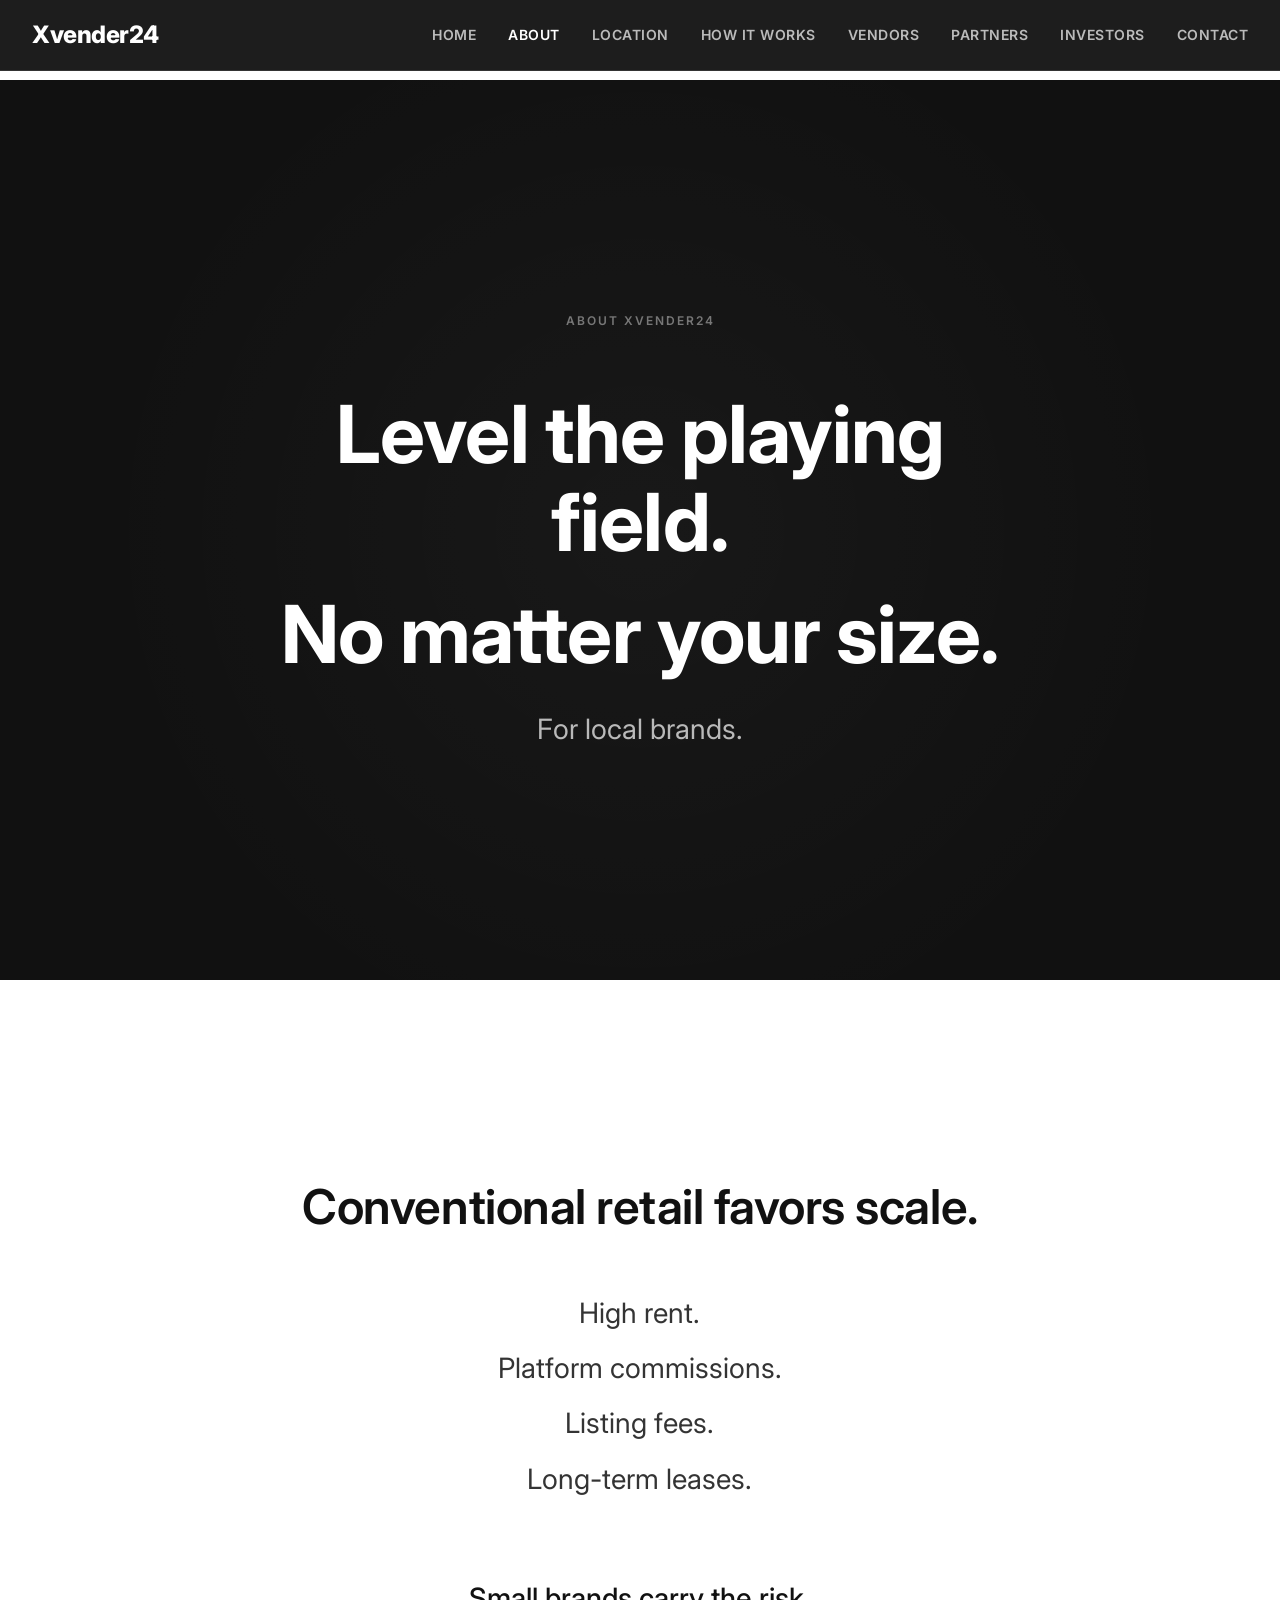
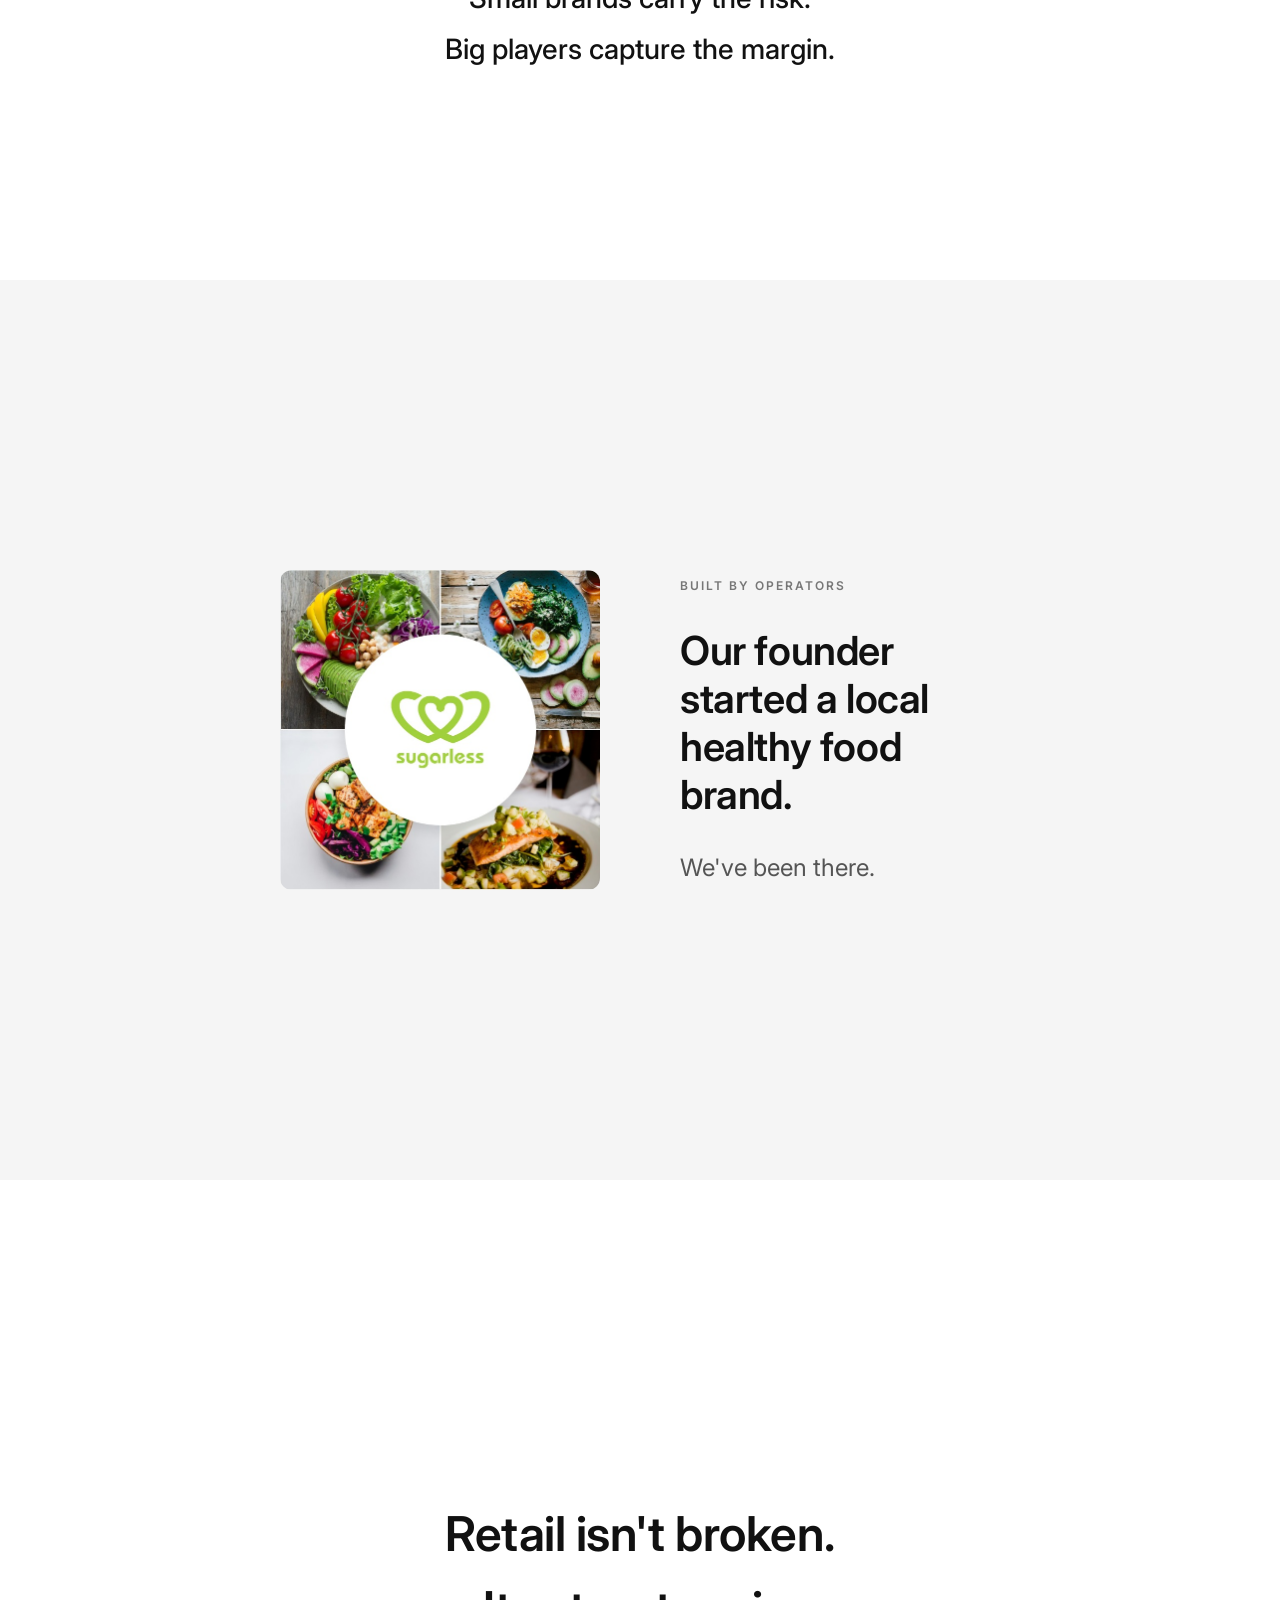
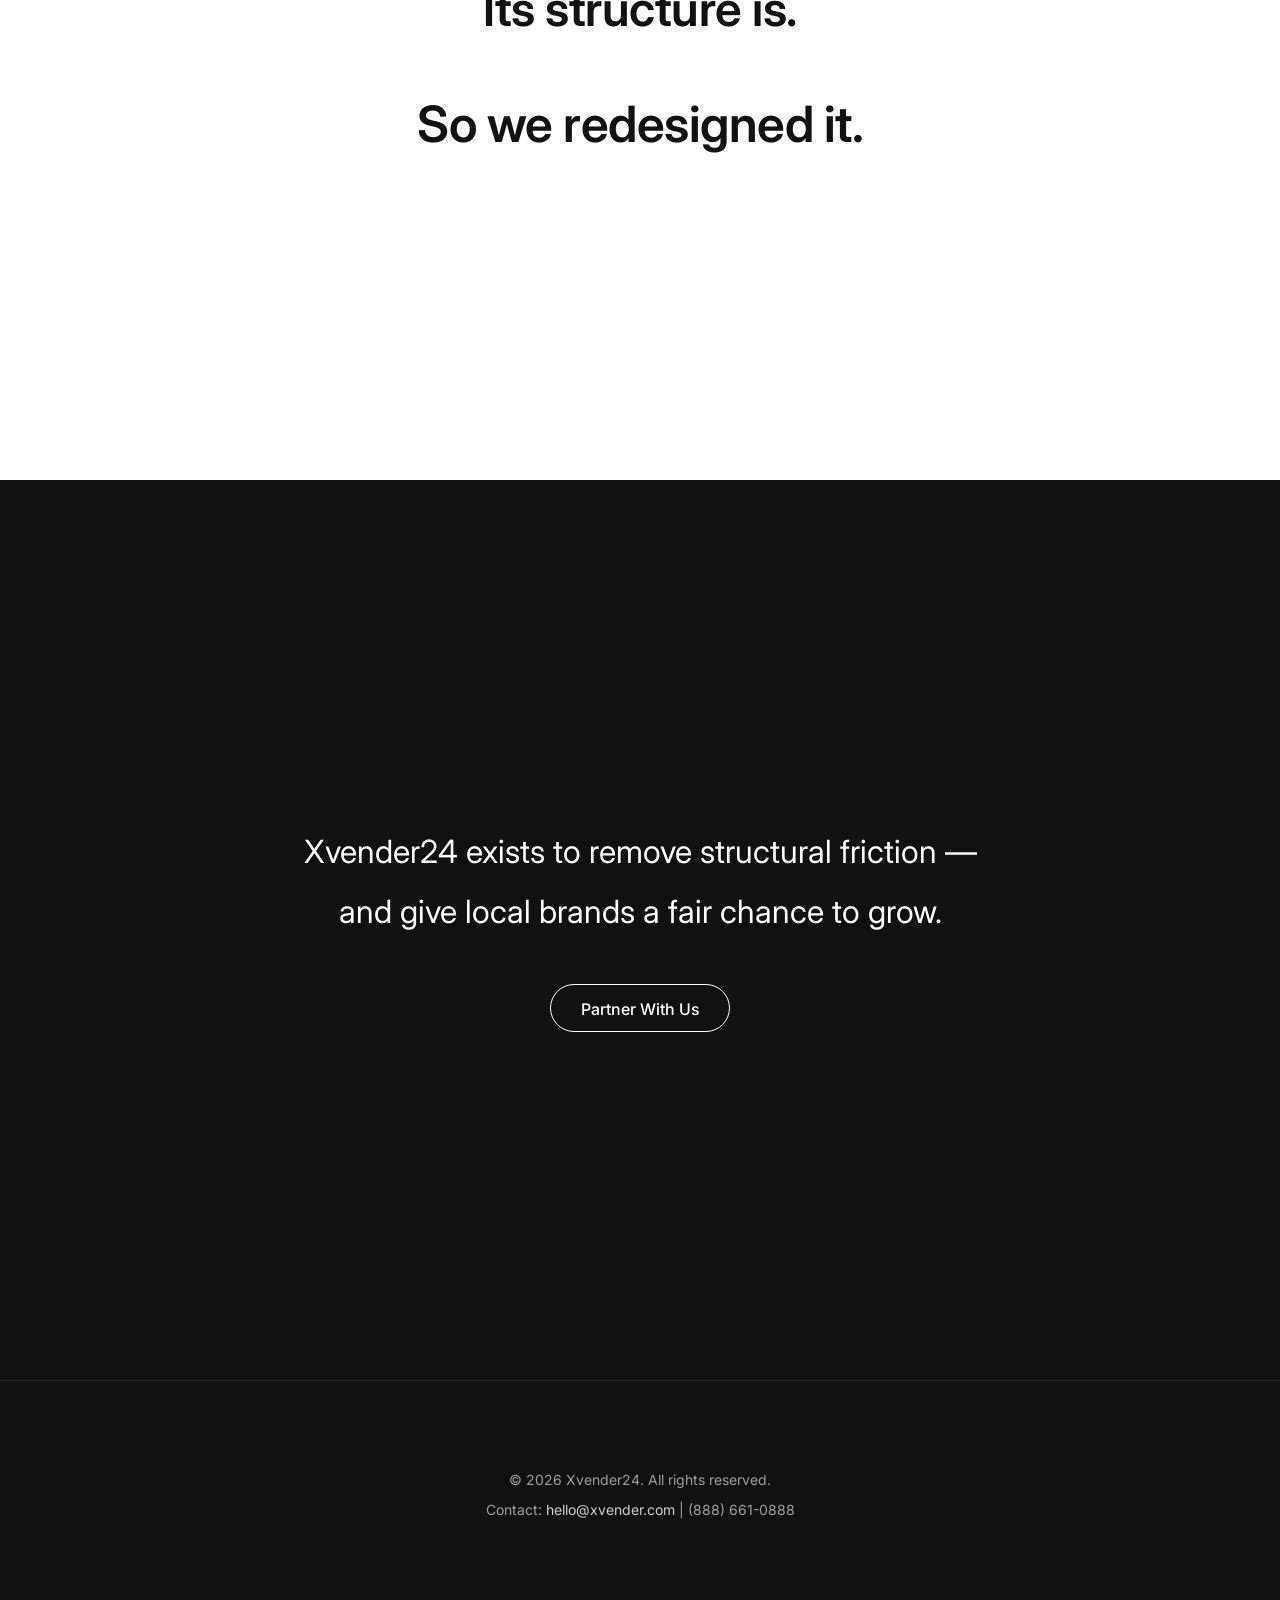
==== about.html @ c65c221c "🚀 Initial launch: Xvender24 static site - 7 pages: Home, About, Contact, How It Works, Investors, Pa" ====
<!DOCTYPE html>
<html lang="en">
<head>
    <meta charset="UTF-8">
    <meta name="viewport" content="width=device-width, initial-scale=1.0">
    <title>About - Xvender24</title>
    <link rel="stylesheet" href="css/style.css">
    <link rel="stylesheet" href="css/about.css">
    <link rel="preconnect" href="https://fonts.googleapis.com">
    <link rel="preconnect" href="https://fonts.gstatic.com" crossorigin>
    <link href="https://fonts.googleapis.com/css2?family=Inter:wght@400;500;600;700;800&display=swap" rel="stylesheet">
</head>
<body class="about-body">

    <!-- Navigation -->
    <nav class="nav about-nav">
        <div class="nav-container">
            <div class="logo"><a href="index.html">Xvender24</a></div>
            <ul class="nav-menu">
                <li><a href="index.html">Home</a></li>
                <li><a href="about.html" class="active">About</a></li>
                <li><a href="location.html">Location</a></li>
                <li><a href="how-it-works.html">How it Works</a></li>
                <li><a href="vendors.html">Vendors</a></li>
                <li><a href="partners.html">Partners</a></li>
                <li><a href="investors.html">Investors</a></li>
                <li><a href="contact.html">Contact</a></li>
            </ul>
        </div>
    </nav>

    <!-- Main Content -->
    <main class="about-main">
        
        <!-- SECTION 1: HERO -->
        <section class="section section-hero">
            <div class="container">
                <div class="hero-content">
                    <p class="hero-label fade-reveal" data-delay="0">ABOUT XVENDER24</p>
                    <h1 class="hero-statement">
                        <span class="hero-line fade-reveal" data-delay="100">Level the playing field.</span>
                        <span class="hero-line fade-reveal" data-delay="400">No matter your size.</span>
                    </h1>
                    <p class="hero-subline fade-reveal" data-delay="700">For local brands.</p>
                </div>
            </div>
            <div class="hero-background"></div>
        </section>

        <!-- SECTION 2: THE PROBLEM -->
        <section class="section section-problem">
            <div class="container">
                <h2 class="section-headline scroll-reveal">Conventional retail favors scale.</h2>
                
                <div class="problem-list">
                    <p class="problem-item scroll-reveal" data-delay="0">High rent.</p>
                    <p class="problem-item scroll-reveal" data-delay="150">Platform commissions.</p>
                    <p class="problem-item scroll-reveal" data-delay="300">Listing fees.</p>
                    <p class="problem-item scroll-reveal" data-delay="450">Long-term leases.</p>
                </div>
                
                <div class="problem-conclusion">
                    <p class="conclusion-line scroll-reveal" data-delay="0">Small brands carry the risk.</p>
                    <p class="conclusion-line scroll-reveal" data-delay="150">Big players capture the margin.</p>
                </div>
            </div>
        </section>

        <!-- SECTION 3: BUILT BY OPERATORS -->
        <section class="section section-operators">
            <div class="container">
                <div class="operators-grid">
                    <div class="operators-image scroll-reveal" data-delay="0">
                        <div class="image-placeholder">
                            <!-- Sugarless - founder's healthy food brand -->
                            <img src="images/sugarless-brand.jpg" alt="Sugarless - Our founder's healthy food brand">
                        </div>
                    </div>
                    <div class="operators-text">
                        <p class="operators-label scroll-reveal" data-delay="200">BUILT BY OPERATORS</p>
                        <h2 class="operators-headline scroll-reveal" data-delay="350">Our founder started a local healthy food brand.</h2>
                        <p class="operators-subline scroll-reveal" data-delay="500">We've been there.</p>
                    </div>
                </div>
            </div>
        </section>

        <!-- SECTION 4: BELIEF -->
        <section class="section section-belief">
            <div class="container">
                <div class="belief-content">
                    <p class="belief-line scroll-reveal" data-delay="0">Retail isn't broken.</p>
                    <p class="belief-line scroll-reveal" data-delay="200">Its structure is.</p>
                    <div class="belief-spacer"></div>
                    <p class="belief-final scroll-reveal scale-reveal" data-delay="600">So we redesigned it.</p>
                </div>
            </div>
        </section>

        <!-- SECTION 5: CLOSING -->
        <section class="section section-closing">
            <div class="container">
                <div class="closing-content">
                    <p class="closing-statement">
                        <span class="closing-line scroll-reveal" data-delay="0">Xvender24 exists to remove structural friction —</span>
                        <span class="closing-line scroll-reveal" data-delay="200">and give local brands a fair chance to grow.</span>
                    </p>
                    <div class="closing-cta scroll-reveal" data-delay="400">
                        <a href="contact.html?intent=partner" class="closing-btn">Partner With Us</a>
                    </div>
                </div>
            </div>
        </section>

    </main>

    <!-- Footer -->
    <footer class="footer about-footer">
        <div class="footer-content">
            <p>&copy; 2026 Xvender24. All rights reserved.</p>
            <p>Contact: <a href="mailto:hello@xvender.com">hello@xvender.com</a> | (888) 661-0888</p>
        </div>
    </footer>

    <script src="js/about.js"></script>
</body>
</html>
---- css/style.css ----
/* ===================================
   XVENDER24 - TESLA MINIMAL STYLE
   Style: Strategic Infrastructure
   =================================== */

/* ===== GLOBAL RESET & VARIABLES ===== */
* {
    margin: 0;
    padding: 0;
    box-sizing: border-box;
}

:root {
    /* Colors */
    --primary-bg: #0a0a0a;
    --secondary-bg: #111111;
    --accent-blue: #00d4ff;
    --accent-glow: rgba(0, 212, 255, 0.3);
    --text-primary: #ffffff;
    --text-secondary: #b0b0b0;
    --cost-grey: #505050;
    
    /* Typography */
    --font-main: 'Inter', -apple-system, BlinkMacSystemFont, sans-serif;
    --weight-regular: 400;
    --weight-semibold: 600;
    --weight-bold: 700;
    --weight-extra-bold: 800;
    
    /* Spacing */
    --spacing-xs: 8px;
    --spacing-sm: 16px;
    --spacing-md: 32px;
    --spacing-lg: 64px;
    --spacing-xl: 128px;
    
    /* Animation */
    --transition-smooth: 0.6s cubic-bezier(0.4, 0, 0.2, 1);
    --transition-fast: 0.3s ease;
}

/* ===== BASE STYLES ===== */
body {
    font-family: var(--font-main);
    background-color: var(--primary-bg);
    color: var(--text-primary);
    line-height: 1.6;
    overflow-x: hidden;
    -webkit-font-smoothing: antialiased;
    -moz-osx-font-smoothing: grayscale;
}

html {
    scroll-behavior: smooth;
}

/* ===== NAVIGATION ===== */
.nav {
    position: fixed;
    top: 0;
    left: 0;
    width: 100%;
    background: rgba(10, 10, 10, 0.95);
    backdrop-filter: blur(10px);
    z-index: 1000;
    border-bottom: 1px solid rgba(255, 255, 255, 0.05);
}

.nav-container {
    max-width: 1400px;
    margin: 0 auto;
    padding: var(--spacing-sm) var(--spacing-md);
    display: flex;
    justify-content: space-between;
    align-items: center;
}

.logo {
    font-size: 24px;
    font-weight: var(--weight-extra-bold);
    letter-spacing: -0.5px;
    color: var(--accent-blue);
}

.logo a {
    text-decoration: none;
    color: inherit;
}

.nav-menu {
    list-style: none;
    display: flex;
    gap: var(--spacing-md);
}

.nav-menu a {
    text-decoration: none;
    color: var(--text-secondary);
    font-size: 14px;
    font-weight: var(--weight-semibold);
    text-transform: uppercase;
    letter-spacing: 0.5px;
    transition: color var(--transition-fast);
}

.nav-menu a:hover {
    color: var(--accent-blue);
}

/* ===== MAIN CONTENT ===== */
.main-content {
    margin-top: 80px;
}

/* ===== SCREEN SECTIONS ===== */
.screen {
    min-height: 100vh;
    display: flex;
    align-items: center;
    justify-content: center;
    position: relative;
    padding: var(--spacing-xl) var(--spacing-md);
    overflow: hidden;
}

.screen-content {
    max-width: 1200px;
    margin: 0 auto;
    text-align: center;
    z-index: 10;
    position: relative;
}

/* ===== TYPOGRAPHY ===== */
.headline {
    font-size: clamp(48px, 8vw, 96px);
    font-weight: var(--weight-extra-bold);
    line-height: 1.1;
    letter-spacing: -2px;
    margin-bottom: var(--spacing-md);
    max-width: 4ch;
    margin-left: auto;
    margin-right: auto;
}

.subtitle {
    font-size: clamp(18px, 3vw, 28px);
    font-weight: var(--weight-semibold);
    color: var(--text-secondary);
    line-height: 1.4;
    letter-spacing: 0.5px;
}

.tagline {
    font-size: clamp(20px, 3.5vw, 32px);
    font-weight: var(--weight-bold);
    color: var(--accent-blue);
    margin: var(--spacing-md) 0;
}

.final-line {
    font-size: clamp(56px, 10vw, 112px);
    font-weight: var(--weight-extra-bold);
    letter-spacing: -3px;
    margin: var(--spacing-lg) 0;
}

.conclusion {
    font-size: clamp(24px, 4vw, 40px);
    font-weight: var(--weight-bold);
    margin-top: var(--spacing-lg);
    color: var(--accent-blue);
}

/* ===== ANIMATIONS ===== */
.fade-in-up {
    opacity: 0;
    transform: translateY(40px);
    transition: opacity var(--transition-smooth), 
                transform var(--transition-smooth);
}

.fade-in-up.visible {
    opacity: 1;
    transform: translateY(0);
}

.fade-in-scale {
    opacity: 0;
    transform: scale(0.95);
    transition: opacity var(--transition-smooth), 
                transform var(--transition-smooth);
}

.fade-in-scale.visible {
    opacity: 1;
    transform: scale(1);
}

.fade-in-seq {
    opacity: 0;
    transform: translateY(20px);
    transition: opacity var(--transition-smooth), 
                transform var(--transition-smooth);
}

.fade-in-seq.visible {
    opacity: 1;
    transform: translateY(0);
}

.delay-1 { transition-delay: 0.8s; }
.delay-2 { transition-delay: 1.6s; }
.delay-3 { transition-delay: 2.4s; }
.delay-4 { transition-delay: 3.2s; }

/* ===== SCREEN 1: CITY CANVAS ===== */
.city-canvas {
    position: absolute;
    top: 0;
    left: 0;
    width: 100%;
    height: 100%;
    z-index: 1;
}

/* ===== SCREEN 2: STOREFRONT & COST LAYERS ===== */
.screen-2 {
    background: linear-gradient(to bottom, var(--primary-bg), #050505);
}

.cost-layers {
    margin: var(--spacing-lg) 0;
}

.cost-item {
    font-size: clamp(32px, 5vw, 56px);
    font-weight: var(--weight-bold);
    color: var(--cost-grey);
    margin: var(--spacing-sm) 0;
}

.storefront-silhouette {
    position: absolute;
    right: 10%;
    top: 50%;
    transform: translateY(-50%);
    width: 300px;
    height: 400px;
    opacity: 0.2;
}

.cost-tag {
    position: relative;
    width: 100%;
    padding: var(--spacing-sm);
    margin: var(--spacing-xs) 0;
    background: rgba(255, 255, 255, 0.05);
    border-left: 3px solid var(--accent-blue);
    font-size: 14px;
    font-weight: var(--weight-semibold);
    text-transform: uppercase;
    letter-spacing: 1px;
}

.cost-tag::before {
    content: attr(data-label);
}

/* ===== SCREEN 3: COST BAR ===== */
.cost-bar-container {
    position: relative;
    width: 100%;
    max-width: 600px;
    margin: var(--spacing-xl) auto;
}

.cost-bar {
    position: relative;
    width: 100%;
    height: 600px;
    background: rgba(255, 255, 255, 0.05);
    border-radius: 8px;
    overflow: hidden;
    display: flex;
    flex-direction: column;
}

.cost-segment {
    position: relative;
    width: 100%;
    transition: all var(--transition-smooth);
    display: flex;
    align-items: center;
    justify-content: center;
    color: var(--text-primary);
    font-weight: var(--weight-bold);
    font-size: 18px;
}

.cost-segment::before {
    content: attr(data-label);
}

.cost-segment.delivery {
    height: 30%;
    background: linear-gradient(135deg, #ff6b6b, #ff4757);
}

.cost-segment.retail {
    height: 25%;
    background: linear-gradient(135deg, #ffa502, #ff7f00);
}

.cost-segment.labor {
    height: 45%;
    background: linear-gradient(135deg, #5f27cd, #341f97);
}

.cost-segment.dissolve {
    opacity: 0;
    transform: translateY(-100px);
}

.cost-label-start,
.cost-label-end {
    position: absolute;
    left: -60px;
    font-size: 32px;
    font-weight: var(--weight-extra-bold);
    color: var(--accent-blue);
}

.cost-label-start {
    top: 0;
}

.cost-label-end {
    bottom: 0;
    opacity: 0;
    transition: opacity var(--transition-smooth);
}

.cost-label-end.visible {
    opacity: 1;
}

/* ===== SCREEN 4: NETWORK CANVAS ===== */
.network-canvas {
    position: absolute;
    top: 0;
    left: 0;
    width: 100%;
    height: 100%;
    z-index: 1;
}

/* ===== SCREEN 5: SPLIT EFFECT & CTA ===== */
.split-effect {
    position: absolute;
    top: 0;
    left: 0;
    width: 100%;
    height: 100%;
    display: flex;
}

.split-left,
.split-right {
    width: 50%;
    height: 100%;
}

.split-left {
    background: radial-gradient(circle at center, rgba(0, 212, 255, 0.1), transparent);
}

.split-right {
    background: radial-gradient(circle at center, rgba(255, 255, 255, 0.05), transparent);
}

/* ===== CTA BUTTONS ===== */
.cta-buttons {
    display: flex;
    gap: var(--spacing-md);
    justify-content: center;
    margin-top: var(--spacing-lg);
}

.btn {
    display: inline-block;
    padding: 18px 48px;
    font-size: 16px;
    font-weight: var(--weight-bold);
    text-transform: uppercase;
    letter-spacing: 1px;
    text-decoration: none;
    border-radius: 4px;
    transition: all var(--transition-fast);
    cursor: pointer;
}

.btn-primary {
    background: var(--accent-blue);
    color: var(--primary-bg);
    box-shadow: 0 0 20px var(--accent-glow);
}

.btn-primary:hover {
    background: #00b8e6;
    box-shadow: 0 0 40px var(--accent-glow);
    transform: translateY(-2px);
}

.btn-secondary {
    background: transparent;
    color: var(--text-primary);
    border: 2px solid var(--accent-blue);
}

.btn-secondary:hover {
    background: var(--accent-blue);
    color: var(--primary-bg);
    transform: translateY(-2px);
}

/* ===== FOOTER ===== */
.footer {
    background: var(--secondary-bg);
    padding: var(--spacing-lg) var(--spacing-md);
    text-align: center;
    border-top: 1px solid rgba(255, 255, 255, 0.05);
}

.footer-content {
    max-width: 1200px;
    margin: 0 auto;
}

.footer p {
    color: var(--text-secondary);
    font-size: 14px;
    margin: var(--spacing-xs) 0;
}

.footer a {
    color: var(--accent-blue);
    text-decoration: none;
    transition: color var(--transition-fast);
}

.footer a:hover {
    color: var(--text-primary);
}

/* ===== RESPONSIVE ===== */
@media (max-width: 768px) {
    .nav-menu {
        display: none; /* Simplified for mobile - could add hamburger menu */
    }
    
    .headline {
        font-size: 48px;
        max-width: none;
    }
    
    .subtitle {
        font-size: 20px;
    }
    
    .cta-buttons {
        flex-direction: column;
        align-items: stretch;
    }
    
    .btn {
        width: 100%;
    }
    
    .cost-bar {
        height: 400px;
    }
    
    .split-effect {
        flex-direction: column;
    }
    
    .split-left,
    .split-right {
        width: 100%;
        height: 50%;
    }
    
    .storefront-silhouette {
        display: none;
    }
}
---- css/about.css ----
/* ===================================
   ABOUT PAGE - TESLA MINIMAL
   Infrastructure-first. Operator-led.
   =================================== */

/* ===== BODY OVERRIDE ===== */
.about-body {
    background: #FFFFFF;
    color: #111111;
}

/* ===== NAVIGATION (ADAPTIVE) ===== */
.about-nav {
    background: rgba(17, 17, 17, 0.95);
    backdrop-filter: blur(10px);
    border-bottom: 1px solid rgba(255, 255, 255, 0.1);
}

.about-nav .logo a {
    color: #FFFFFF;
}

.about-nav .nav-menu a {
    color: rgba(255, 255, 255, 0.7);
}

.about-nav .nav-menu a:hover,
.about-nav .nav-menu a.active {
    color: #FFFFFF;
}

/* ===== MAIN CONTAINER ===== */
.about-main {
    margin-top: 80px;
}

/* ===== CONTAINER SYSTEM ===== */
.container {
    max-width: 960px;
    margin: 0 auto;
    padding: 0 120px;
}

@media (max-width: 1024px) {
    .container {
        padding: 0 60px;
    }
}

@media (max-width: 768px) {
    .container {
        padding: 0 24px;
    }
}

/* ===== SECTIONS (100vh) ===== */
.section {
    min-height: 100vh;
    display: flex;
    align-items: center;
    justify-content: center;
    position: relative;
}

@media (max-width: 768px) {
    .section {
        min-height: auto;
        padding: 100px 0;
    }
}

/* ===== SECTION 1: HERO ===== */
.section-hero {
    background: #111111;
    color: #FFFFFF;
    text-align: center;
    overflow: hidden;
}

.hero-background {
    position: absolute;
    top: 0;
    left: 0;
    width: 100%;
    height: 100%;
    background: radial-gradient(circle at 50% 50%, rgba(255, 255, 255, 0.03) 0%, transparent 70%);
    animation: slowZoom 20s ease-in-out infinite alternate;
    z-index: 1;
}

@keyframes slowZoom {
    0% {
        transform: scale(1);
    }
    100% {
        transform: scale(1.01);
    }
}

.hero-content {
    position: relative;
    z-index: 2;
}

.hero-label {
    font-size: 12px;
    font-weight: 600;
    text-transform: uppercase;
    letter-spacing: 2px;
    color: #777777;
    margin-bottom: 60px;
}

.hero-statement {
    font-size: clamp(48px, 7vw, 80px);
    font-weight: 700;
    line-height: 1.1;
    letter-spacing: -0.01em;
    color: #FFFFFF;
    margin-bottom: 32px;
}

.hero-line {
    display: block;
    margin-bottom: 24px;
}

.hero-subline {
    font-size: clamp(20px, 2.5vw, 28px);
    font-weight: 400;
    line-height: 1.4;
    color: rgba(255, 255, 255, 0.7);
}

/* ===== SECTION 2: THE PROBLEM ===== */
.section-problem {
    background: #FFFFFF;
    color: #111111;
    text-align: center;
}

.section-headline {
    font-size: clamp(36px, 5vw, 48px);
    font-weight: 600;
    line-height: 1.15;
    letter-spacing: -0.01em;
    color: #111111;
    margin-bottom: 60px;
}

.problem-list {
    margin-bottom: 60px;
}

.problem-item {
    font-size: clamp(20px, 2.5vw, 28px);
    font-weight: 400;
    line-height: 1.4;
    color: #111111;
    margin-bottom: 16px;
    opacity: 0.85;
}

.problem-conclusion {
    margin-top: 80px;
}

.conclusion-line {
    font-size: clamp(20px, 2.5vw, 28px);
    font-weight: 500;
    line-height: 1.4;
    color: #111111;
    margin-bottom: 12px;
}

/* ===== SECTION 3: BUILT BY OPERATORS ===== */
.section-operators {
    background: #F5F5F5;
    color: #111111;
}

.operators-grid {
    display: grid;
    grid-template-columns: 1fr 1fr;
    gap: 80px;
    align-items: center;
}

@media (max-width: 768px) {
    .operators-grid {
        grid-template-columns: 1fr;
        gap: 48px;
        text-align: center;
    }
}

.operators-image {
    position: relative;
}

.image-placeholder {
    width: 100%;
    aspect-ratio: 1 / 1;
    background: #FFFFFF;
    border-radius: 12px;
    overflow: hidden;
    position: relative;
    display: flex;
    align-items: center;
    justify-content: center;
}

.image-placeholder img {
    width: 100%;
    height: 100%;
    object-fit: cover;
    filter: none;
    display: block;
}

.operators-text {
    display: flex;
    flex-direction: column;
    gap: 16px;
}

.operators-label {
    font-size: 12px;
    font-weight: 600;
    text-transform: uppercase;
    letter-spacing: 2px;
    color: #777777;
}

.operators-headline {
    font-size: clamp(28px, 4vw, 40px);
    font-weight: 600;
    line-height: 1.2;
    letter-spacing: -0.01em;
    color: #111111;
    margin-top: 16px;
}

.operators-subline {
    font-size: clamp(18px, 2vw, 24px);
    font-weight: 400;
    line-height: 1.4;
    color: #555555;
    margin-top: 16px;
}

/* ===== SECTION 4: BELIEF ===== */
.section-belief {
    background: #FFFFFF;
    color: #111111;
    text-align: center;
}

.belief-content {
    max-width: 800px;
    margin: 0 auto;
}

.belief-line {
    font-size: clamp(36px, 5vw, 48px);
    font-weight: 600;
    line-height: 1.15;
    letter-spacing: -0.01em;
    color: #111111;
    margin-bottom: 20px;
}

.belief-spacer {
    height: 40px;
}

.belief-final {
    font-size: clamp(38px, 5.2vw, 50px);
    font-weight: 600;
    line-height: 1.15;
    letter-spacing: -0.01em;
    color: #111111;
}

/* ===== SECTION 5: CLOSING ===== */
.section-closing {
    background: #111111;
    color: #FFFFFF;
    text-align: center;
}

.closing-content {
    max-width: 800px;
    margin: 0 auto;
}

.closing-statement {
    font-size: clamp(22px, 3vw, 32px);
    font-weight: 400;
    line-height: 1.5;
    color: #FFFFFF;
    margin-bottom: 48px;
}

.closing-line {
    display: block;
    margin-bottom: 12px;
}

.closing-cta {
    margin-top: 48px;
}

.closing-btn {
    display: inline-block;
    width: 180px;
    height: 48px;
    line-height: 48px;
    font-size: 16px;
    font-weight: 500;
    color: #FFFFFF;
    background: transparent;
    border: 1px solid #FFFFFF;
    border-radius: 999px;
    text-decoration: none;
    transition: all 0.2s ease;
}

.closing-btn:hover {
    background: #FFFFFF;
    color: #111111;
    transform: translateY(-2px);
}

/* ===== ANIMATIONS ===== */

/* Initial state for all reveal elements */
.fade-reveal,
.scroll-reveal,
.scale-reveal {
    opacity: 0;
    transform: translateY(20px);
}

.scale-reveal {
    transform: translateY(20px) scale(1.02);
}

/* Visible state */
.fade-reveal.visible,
.scroll-reveal.visible {
    opacity: 1;
    transform: translateY(0);
    transition: opacity 0.6s ease, transform 0.6s ease;
}

.scale-reveal.visible {
    opacity: 1;
    transform: translateY(0) scale(1);
    transition: opacity 0.6s ease, transform 0.6s cubic-bezier(0.22, 1, 0.36, 1);
}

/* Problem items reduced opacity after reveal */
.problem-item.visible {
    opacity: 0.85;
}

/* Delay system */
[data-delay="0"] { transition-delay: 0s; }
[data-delay="100"] { transition-delay: 0.1s; }
[data-delay="150"] { transition-delay: 0.15s; }
[data-delay="200"] { transition-delay: 0.2s; }
[data-delay="300"] { transition-delay: 0.3s; }
[data-delay="350"] { transition-delay: 0.35s; }
[data-delay="400"] { transition-delay: 0.4s; }
[data-delay="450"] { transition-delay: 0.45s; }
[data-delay="500"] { transition-delay: 0.5s; }
[data-delay="600"] { transition-delay: 0.6s; }
[data-delay="700"] { transition-delay: 0.7s; }

/* Operators image slide from left */
.operators-image.scroll-reveal {
    opacity: 0;
    transform: translateX(-20px);
}

.operators-image.scroll-reveal.visible {
    opacity: 1;
    transform: translateX(0);
    transition: opacity 0.8s cubic-bezier(0.22, 1, 0.36, 1), 
                transform 0.8s cubic-bezier(0.22, 1, 0.36, 1);
}

/* ===== FOOTER (DARK VERSION) ===== */
.about-footer {
    background: #111111;
    border-top: 1px solid rgba(255, 255, 255, 0.1);
    padding: 80px 48px;
}

.about-footer p {
    color: rgba(255, 255, 255, 0.6);
}

.about-footer a {
    color: rgba(255, 255, 255, 0.8);
}

.about-footer a:hover {
    color: #FFFFFF;
}

/* ===== RESPONSIVE ADJUSTMENTS ===== */
@media (max-width: 768px) {
    .hero-label {
        margin-bottom: 40px;
    }
    
    .section-headline {
        margin-bottom: 40px;
    }
    
    .problem-list {
        margin-bottom: 40px;
    }
    
    .problem-conclusion {
        margin-top: 60px;
    }
    
    .operators-grid {
        gap: 32px;
    }
    
    .belief-spacer {
        height: 32px;
    }
    
    .closing-statement {
        margin-bottom: 40px;
    }
    
    .closing-cta {
        margin-top: 40px;
    }
    
    .closing-btn {
        width: 100%;
    }
}

/* ===== REDUCED MOTION ===== */
@media (prefers-reduced-motion: reduce) {
    .fade-reveal,
    .scroll-reveal,
    .scale-reveal,
    .closing-btn,
    .hero-background {
        animation: none;
        transition: none;
        opacity: 1;
        transform: none;
    }
}
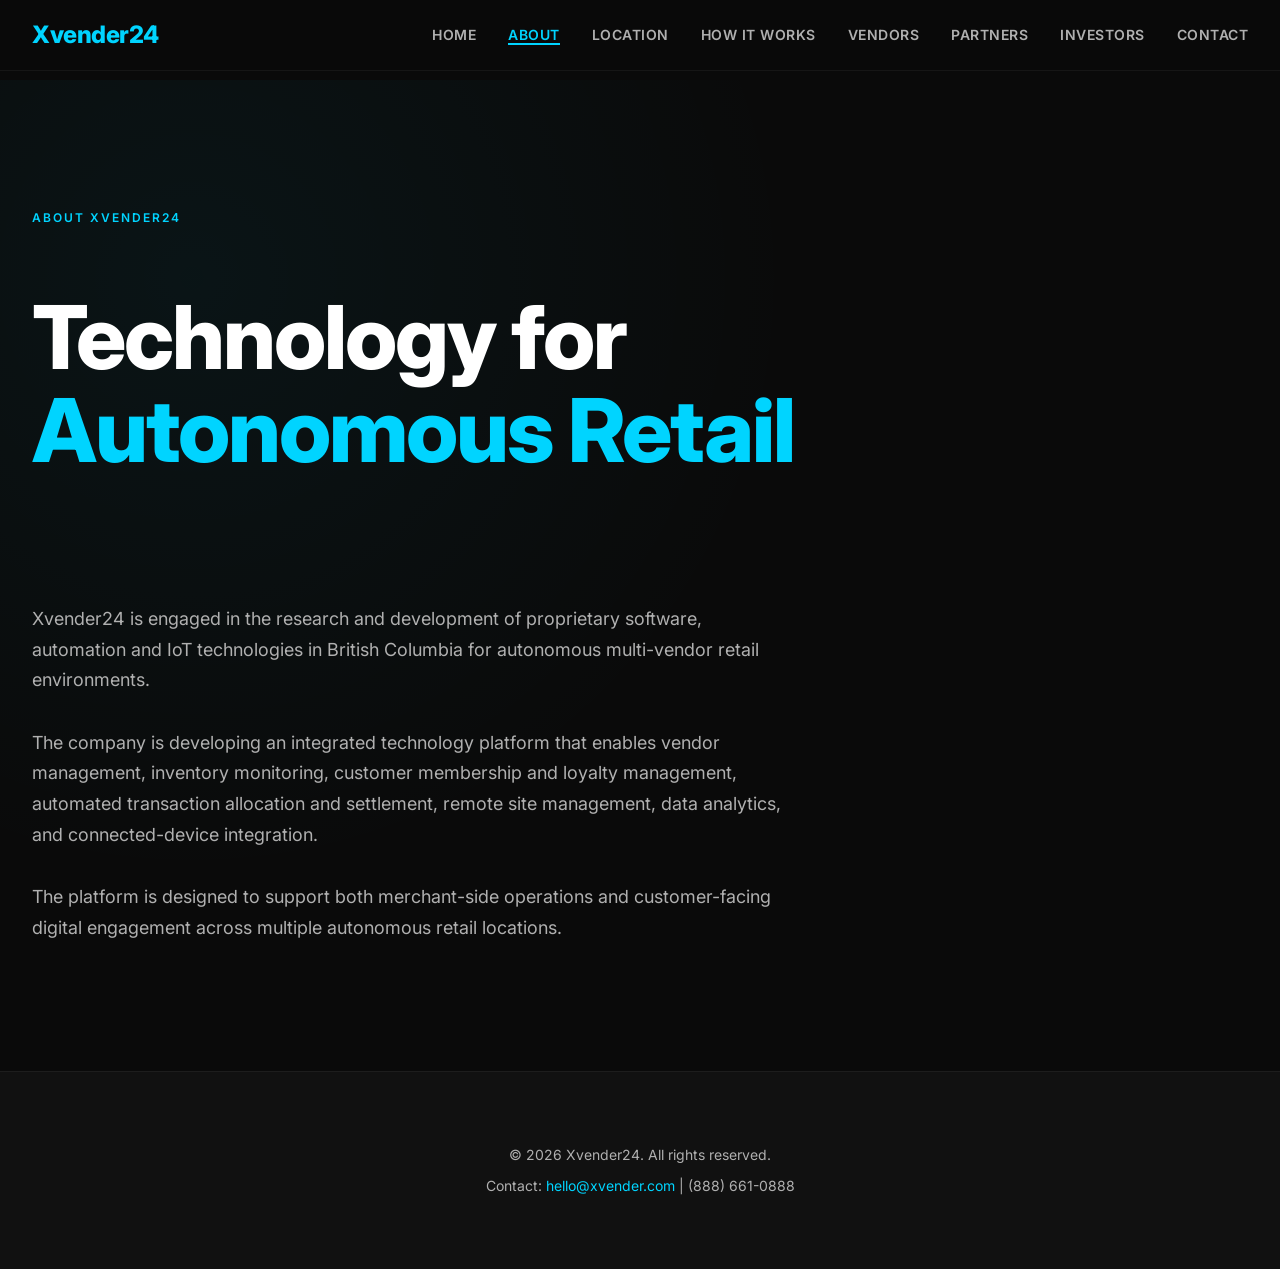
==== commit d7019c09: "Redesign About page: technical minimal positioning for autonomous retail technology" ====
--- a/about.html
+++ b/about.html
@@ -3,17 +3,18 @@
 <head>
     <meta charset="UTF-8">
     <meta name="viewport" content="width=device-width, initial-scale=1.0">
-    <title>About - Xvender24</title>
+    <title>About Xvender24 | Autonomous Retail Technology</title>
+    <meta name="description" content="Xvender24 develops proprietary software, automation and IoT technologies in British Columbia for autonomous multi-vendor retail environments.">
     <link rel="stylesheet" href="css/style.css">
     <link rel="stylesheet" href="css/about.css">
     <link rel="preconnect" href="https://fonts.googleapis.com">
     <link rel="preconnect" href="https://fonts.gstatic.com" crossorigin>
-    <link href="https://fonts.googleapis.com/css2?family=Inter:wght@400;500;600;700;800&display=swap" rel="stylesheet">
+    <link href="https://fonts.googleapis.com/css2?family=Inter:wght@400;600;700;800&display=swap" rel="stylesheet">
 </head>
-<body class="about-body">
+<body>
 
     <!-- Navigation -->
-    <nav class="nav about-nav">
+    <nav class="nav">
         <div class="nav-container">
             <div class="logo"><a href="index.html">Xvender24</a></div>
             <ul class="nav-menu">
@@ -31,83 +32,19 @@
 
     <!-- Main Content -->
     <main class="about-main">
-        
-        <!-- SECTION 1: HERO -->
-        <section class="section section-hero">
-            <div class="container">
-                <div class="hero-content">
-                    <p class="hero-label fade-reveal" data-delay="0">ABOUT XVENDER24</p>
-                    <h1 class="hero-statement">
-                        <span class="hero-line fade-reveal" data-delay="100">Level the playing field.</span>
-                        <span class="hero-line fade-reveal" data-delay="400">No matter your size.</span>
-                    </h1>
-                    <p class="hero-subline fade-reveal" data-delay="700">For local brands.</p>
-                </div>
-            </div>
-            <div class="hero-background"></div>
-        </section>
 
-        <!-- SECTION 2: THE PROBLEM -->
-        <section class="section section-problem">
-            <div class="container">
-                <h2 class="section-headline scroll-reveal">Conventional retail favors scale.</h2>
-                
-                <div class="problem-list">
-                    <p class="problem-item scroll-reveal" data-delay="0">High rent.</p>
-                    <p class="problem-item scroll-reveal" data-delay="150">Platform commissions.</p>
-                    <p class="problem-item scroll-reveal" data-delay="300">Listing fees.</p>
-                    <p class="problem-item scroll-reveal" data-delay="450">Long-term leases.</p>
-                </div>
-                
-                <div class="problem-conclusion">
-                    <p class="conclusion-line scroll-reveal" data-delay="0">Small brands carry the risk.</p>
-                    <p class="conclusion-line scroll-reveal" data-delay="150">Big players capture the margin.</p>
-                </div>
-            </div>
-        </section>
-
-        <!-- SECTION 3: BUILT BY OPERATORS -->
-        <section class="section section-operators">
-            <div class="container">
-                <div class="operators-grid">
-                    <div class="operators-image scroll-reveal" data-delay="0">
-                        <div class="image-placeholder">
-                            <!-- Sugarless - founder's healthy food brand -->
-                            <img src="images/sugarless-brand.jpg" alt="Sugarless - Our founder's healthy food brand">
-                        </div>
-                    </div>
-                    <div class="operators-text">
-                        <p class="operators-label scroll-reveal" data-delay="200">BUILT BY OPERATORS</p>
-                        <h2 class="operators-headline scroll-reveal" data-delay="350">Our founder started a local healthy food brand.</h2>
-                        <p class="operators-subline scroll-reveal" data-delay="500">We've been there.</p>
-                    </div>
-                </div>
-            </div>
-        </section>
-
-        <!-- SECTION 4: BELIEF -->
-        <section class="section section-belief">
-            <div class="container">
-                <div class="belief-content">
-                    <p class="belief-line scroll-reveal" data-delay="0">Retail isn't broken.</p>
-                    <p class="belief-line scroll-reveal" data-delay="200">Its structure is.</p>
-                    <div class="belief-spacer"></div>
-                    <p class="belief-final scroll-reveal scale-reveal" data-delay="600">So we redesigned it.</p>
-                </div>
-            </div>
-        </section>
-
-        <!-- SECTION 5: CLOSING -->
-        <section class="section section-closing">
-            <div class="container">
-                <div class="closing-content">
-                    <p class="closing-statement">
-                        <span class="closing-line scroll-reveal" data-delay="0">Xvender24 exists to remove structural friction —</span>
-                        <span class="closing-line scroll-reveal" data-delay="200">and give local brands a fair chance to grow.</span>
-                    </p>
-                    <div class="closing-cta scroll-reveal" data-delay="400">
-                        <a href="contact.html?intent=partner" class="closing-btn">Partner With Us</a>
-                    </div>
+        <!-- ABOUT -->
+        <section class="about-section">
+            <div class="about-container">
+                <p class="about-eyebrow fade-reveal" data-delay="0">About Xvender24</p>
+                <h1 class="about-headline">
+                    <span class="about-line fade-reveal" data-delay="100">Technology for</span>
+                    <span class="about-line about-line-accent fade-reveal" data-delay="250">Autonomous Retail</span>
+                </h1>
+                <div class="about-body-copy">
+                    <p class="about-paragraph fade-reveal" data-delay="450">Xvender24 is engaged in the research and development of proprietary software, automation and IoT technologies in British Columbia for autonomous multi-vendor retail environments.</p>
+                    <p class="about-paragraph fade-reveal" data-delay="600">The company is developing an integrated technology platform that enables vendor management, inventory monitoring, customer membership and loyalty management, automated transaction allocation and settlement, remote site management, data analytics, and connected-device integration.</p>
+                    <p class="about-paragraph fade-reveal" data-delay="750">The platform is designed to support both merchant-side operations and customer-facing digital engagement across multiple autonomous retail locations.</p>
                 </div>
             </div>
         </section>
@@ -115,7 +52,7 @@
     </main>
 
     <!-- Footer -->
-    <footer class="footer about-footer">
+    <footer class="footer">
         <div class="footer-content">
             <p>&copy; 2026 Xvender24. All rights reserved.</p>
             <p>Contact: <a href="mailto:hello@xvender.com">hello@xvender.com</a> | (888) 661-0888</p>
--- a/css/about.css
+++ b/css/about.css
@@ -1,462 +1,148 @@
 /* ===================================
-   ABOUT PAGE - TESLA MINIMAL
-   Infrastructure-first. Operator-led.
+   ABOUT PAGE - TECHNICAL MINIMAL
+   Deep dark. Typography-led. Precise.
+   Part of the Xvender24 global system.
    =================================== */
-
-/* ===== BODY OVERRIDE ===== */
-.about-body {
-    background: #FFFFFF;
-    color: #111111;
-}
-
-/* ===== NAVIGATION (ADAPTIVE) ===== */
-.about-nav {
-    background: rgba(17, 17, 17, 0.95);
-    backdrop-filter: blur(10px);
-    border-bottom: 1px solid rgba(255, 255, 255, 0.1);
-}
-
-.about-nav .logo a {
-    color: #FFFFFF;
-}
-
-.about-nav .nav-menu a {
-    color: rgba(255, 255, 255, 0.7);
-}
-
-.about-nav .nav-menu a:hover,
-.about-nav .nav-menu a.active {
-    color: #FFFFFF;
-}
 
 /* ===== MAIN CONTAINER ===== */
 .about-main {
-    margin-top: 80px;
+    margin-top: 80px; /* fixed nav height */
 }
 
-/* ===== CONTAINER SYSTEM ===== */
-.container {
-    max-width: 960px;
-    margin: 0 auto;
-    padding: 0 120px;
-}
-
-@media (max-width: 1024px) {
-    .container {
-        padding: 0 60px;
-    }
-}
-
-@media (max-width: 768px) {
-    .container {
-        padding: 0 24px;
-    }
-}
-
-/* ===== SECTIONS (100vh) ===== */
-.section {
-    min-height: 100vh;
+/* ===== ABOUT SECTION ===== */
+.about-section {
+    min-height: calc(100vh - 80px);
     display: flex;
     align-items: center;
-    justify-content: center;
     position: relative;
-}
-
-@media (max-width: 768px) {
-    .section {
-        min-height: auto;
-        padding: 100px 0;
-    }
-}
-
-/* ===== SECTION 1: HERO ===== */
-.section-hero {
-    background: #111111;
-    color: #FFFFFF;
-    text-align: center;
+    background: var(--primary-bg);
+    padding: var(--spacing-xl) 0;
     overflow: hidden;
 }
 
-.hero-background {
+/* Subtle structural glow — restrained */
+.about-section::before {
+    content: '';
     position: absolute;
     top: 0;
     left: 0;
     width: 100%;
     height: 100%;
-    background: radial-gradient(circle at 50% 50%, rgba(255, 255, 255, 0.03) 0%, transparent 70%);
-    animation: slowZoom 20s ease-in-out infinite alternate;
+    background: radial-gradient(circle at 15% 20%, rgba(0, 212, 255, 0.05) 0%, transparent 45%);
+    pointer-events: none;
+}
+
+.about-container {
+    width: 100%;
+    max-width: 1400px;
+    margin: 0 auto;
+    padding: 0 var(--spacing-md);
+    position: relative;
     z-index: 1;
 }
 
-@keyframes slowZoom {
-    0% {
-        transform: scale(1);
-    }
-    100% {
-        transform: scale(1.01);
-    }
-}
-
-.hero-content {
-    position: relative;
-    z-index: 2;
-}
-
-.hero-label {
+/* ===== EYEBROW ===== */
+.about-eyebrow {
     font-size: 12px;
     font-weight: 600;
     text-transform: uppercase;
     letter-spacing: 2px;
-    color: #777777;
-    margin-bottom: 60px;
+    color: var(--accent-blue);
+    margin-bottom: var(--spacing-lg);
 }
 
-.hero-statement {
-    font-size: clamp(48px, 7vw, 80px);
-    font-weight: 700;
-    line-height: 1.1;
-    letter-spacing: -0.01em;
-    color: #FFFFFF;
-    margin-bottom: 32px;
+/* ===== HEADLINE ===== */
+.about-headline {
+    font-size: clamp(48px, 7vw, 88px);
+    font-weight: var(--weight-extra-bold);
+    line-height: 1.05;
+    letter-spacing: -2px;
+    color: var(--text-primary);
+    margin-bottom: var(--spacing-xl);
 }
 
-.hero-line {
-    display: block;
-    margin-bottom: 24px;
-}
-
-.hero-subline {
-    font-size: clamp(20px, 2.5vw, 28px);
-    font-weight: 400;
-    line-height: 1.4;
-    color: rgba(255, 255, 255, 0.7);
-}
-
-/* ===== SECTION 2: THE PROBLEM ===== */
-.section-problem {
-    background: #FFFFFF;
-    color: #111111;
-    text-align: center;
-}
-
-.section-headline {
-    font-size: clamp(36px, 5vw, 48px);
-    font-weight: 600;
-    line-height: 1.15;
-    letter-spacing: -0.01em;
-    color: #111111;
-    margin-bottom: 60px;
-}
-
-.problem-list {
-    margin-bottom: 60px;
-}
-
-.problem-item {
-    font-size: clamp(20px, 2.5vw, 28px);
-    font-weight: 400;
-    line-height: 1.4;
-    color: #111111;
-    margin-bottom: 16px;
-    opacity: 0.85;
-}
-
-.problem-conclusion {
-    margin-top: 80px;
-}
-
-.conclusion-line {
-    font-size: clamp(20px, 2.5vw, 28px);
-    font-weight: 500;
-    line-height: 1.4;
-    color: #111111;
-    margin-bottom: 12px;
-}
-
-/* ===== SECTION 3: BUILT BY OPERATORS ===== */
-.section-operators {
-    background: #F5F5F5;
-    color: #111111;
-}
-
-.operators-grid {
-    display: grid;
-    grid-template-columns: 1fr 1fr;
-    gap: 80px;
-    align-items: center;
-}
-
-@media (max-width: 768px) {
-    .operators-grid {
-        grid-template-columns: 1fr;
-        gap: 48px;
-        text-align: center;
-    }
-}
-
-.operators-image {
-    position: relative;
-}
-
-.image-placeholder {
-    width: 100%;
-    aspect-ratio: 1 / 1;
-    background: #FFFFFF;
-    border-radius: 12px;
-    overflow: hidden;
-    position: relative;
-    display: flex;
-    align-items: center;
-    justify-content: center;
-}
-
-.image-placeholder img {
-    width: 100%;
-    height: 100%;
-    object-fit: cover;
-    filter: none;
+.about-line {
     display: block;
 }
 
-.operators-text {
-    display: flex;
-    flex-direction: column;
-    gap: 16px;
+.about-line-accent {
+    color: var(--accent-blue);
 }
 
-.operators-label {
-    font-size: 12px;
-    font-weight: 600;
-    text-transform: uppercase;
-    letter-spacing: 2px;
-    color: #777777;
+/* ===== BODY COPY ===== */
+.about-body-copy {
+    max-width: 760px;
 }
 
-.operators-headline {
-    font-size: clamp(28px, 4vw, 40px);
-    font-weight: 600;
-    line-height: 1.2;
-    letter-spacing: -0.01em;
-    color: #111111;
-    margin-top: 16px;
+.about-paragraph {
+    font-size: clamp(16px, 1.6vw, 18px);
+    font-weight: var(--weight-regular);
+    line-height: 1.7;
+    color: var(--text-secondary);
+    margin-bottom: var(--spacing-md);
 }
 
-.operators-subline {
-    font-size: clamp(18px, 2vw, 24px);
-    font-weight: 400;
-    line-height: 1.4;
-    color: #555555;
-    margin-top: 16px;
+.about-paragraph:last-child {
+    margin-bottom: 0;
 }
 
-/* ===== SECTION 4: BELIEF ===== */
-.section-belief {
-    background: #FFFFFF;
-    color: #111111;
-    text-align: center;
-}
-
-.belief-content {
-    max-width: 800px;
-    margin: 0 auto;
-}
-
-.belief-line {
-    font-size: clamp(36px, 5vw, 48px);
-    font-weight: 600;
-    line-height: 1.15;
-    letter-spacing: -0.01em;
-    color: #111111;
-    margin-bottom: 20px;
-}
-
-.belief-spacer {
-    height: 40px;
-}
-
-.belief-final {
-    font-size: clamp(38px, 5.2vw, 50px);
-    font-weight: 600;
-    line-height: 1.15;
-    letter-spacing: -0.01em;
-    color: #111111;
-}
-
-/* ===== SECTION 5: CLOSING ===== */
-.section-closing {
-    background: #111111;
-    color: #FFFFFF;
-    text-align: center;
-}
-
-.closing-content {
-    max-width: 800px;
-    margin: 0 auto;
-}
-
-.closing-statement {
-    font-size: clamp(22px, 3vw, 32px);
-    font-weight: 400;
-    line-height: 1.5;
-    color: #FFFFFF;
-    margin-bottom: 48px;
-}
-
-.closing-line {
-    display: block;
-    margin-bottom: 12px;
-}
-
-.closing-cta {
-    margin-top: 48px;
-}
-
-.closing-btn {
-    display: inline-block;
-    width: 180px;
-    height: 48px;
-    line-height: 48px;
-    font-size: 16px;
-    font-weight: 500;
-    color: #FFFFFF;
-    background: transparent;
-    border: 1px solid #FFFFFF;
-    border-radius: 999px;
-    text-decoration: none;
-    transition: all 0.2s ease;
-}
-
-.closing-btn:hover {
-    background: #FFFFFF;
-    color: #111111;
-    transform: translateY(-2px);
+/* ===== ACTIVE NAV LINK (matches site convention) ===== */
+.nav-menu a.active {
+    color: var(--accent-blue);
+    border-bottom: 2px solid var(--accent-blue);
 }
 
 /* ===== ANIMATIONS ===== */
-
-/* Initial state for all reveal elements */
-.fade-reveal,
-.scroll-reveal,
-.scale-reveal {
+.fade-reveal {
     opacity: 0;
-    transform: translateY(20px);
-}
-
-.scale-reveal {
-    transform: translateY(20px) scale(1.02);
-}
-
-/* Visible state */
-.fade-reveal.visible,
-.scroll-reveal.visible {
-    opacity: 1;
-    transform: translateY(0);
+    transform: translateY(24px);
     transition: opacity 0.6s ease, transform 0.6s ease;
 }
 
-.scale-reveal.visible {
+.fade-reveal.visible {
     opacity: 1;
-    transform: translateY(0) scale(1);
-    transition: opacity 0.6s ease, transform 0.6s cubic-bezier(0.22, 1, 0.36, 1);
-}
-
-/* Problem items reduced opacity after reveal */
-.problem-item.visible {
-    opacity: 0.85;
+    transform: translateY(0);
 }
 
 /* Delay system */
 [data-delay="0"] { transition-delay: 0s; }
 [data-delay="100"] { transition-delay: 0.1s; }
-[data-delay="150"] { transition-delay: 0.15s; }
-[data-delay="200"] { transition-delay: 0.2s; }
-[data-delay="300"] { transition-delay: 0.3s; }
-[data-delay="350"] { transition-delay: 0.35s; }
-[data-delay="400"] { transition-delay: 0.4s; }
+[data-delay="250"] { transition-delay: 0.25s; }
 [data-delay="450"] { transition-delay: 0.45s; }
-[data-delay="500"] { transition-delay: 0.5s; }
 [data-delay="600"] { transition-delay: 0.6s; }
-[data-delay="700"] { transition-delay: 0.7s; }
+[data-delay="750"] { transition-delay: 0.75s; }
 
-/* Operators image slide from left */
-.operators-image.scroll-reveal {
-    opacity: 0;
-    transform: translateX(-20px);
-}
+/* ===== RESPONSIVE ===== */
+@media (max-width: 768px) {
+    .about-section {
+        min-height: auto;
+        padding: var(--spacing-xl) 0;
+    }
 
-.operators-image.scroll-reveal.visible {
-    opacity: 1;
-    transform: translateX(0);
-    transition: opacity 0.8s cubic-bezier(0.22, 1, 0.36, 1), 
-                transform 0.8s cubic-bezier(0.22, 1, 0.36, 1);
-}
+    .about-container {
+        padding: 0 24px;
+    }
 
-/* ===== FOOTER (DARK VERSION) ===== */
-.about-footer {
-    background: #111111;
-    border-top: 1px solid rgba(255, 255, 255, 0.1);
-    padding: 80px 48px;
-}
+    .about-eyebrow {
+        margin-bottom: var(--spacing-md);
+    }
 
-.about-footer p {
-    color: rgba(255, 255, 255, 0.6);
-}
+    .about-headline {
+        font-size: clamp(40px, 11vw, 56px);
+        letter-spacing: -1.5px;
+        margin-bottom: var(--spacing-lg);
+    }
 
-.about-footer a {
-    color: rgba(255, 255, 255, 0.8);
-}
-
-.about-footer a:hover {
-    color: #FFFFFF;
-}
-
-/* ===== RESPONSIVE ADJUSTMENTS ===== */
-@media (max-width: 768px) {
-    .hero-label {
-        margin-bottom: 40px;
-    }
-    
-    .section-headline {
-        margin-bottom: 40px;
-    }
-    
-    .problem-list {
-        margin-bottom: 40px;
-    }
-    
-    .problem-conclusion {
-        margin-top: 60px;
-    }
-    
-    .operators-grid {
-        gap: 32px;
-    }
-    
-    .belief-spacer {
-        height: 32px;
-    }
-    
-    .closing-statement {
-        margin-bottom: 40px;
-    }
-    
-    .closing-cta {
-        margin-top: 40px;
-    }
-    
-    .closing-btn {
-        width: 100%;
+    .about-paragraph {
+        font-size: 16px;
+        line-height: 1.75;
+        margin-bottom: var(--spacing-md);
     }
 }
 
 /* ===== REDUCED MOTION ===== */
 @media (prefers-reduced-motion: reduce) {
-    .fade-reveal,
-    .scroll-reveal,
-    .scale-reveal,
-    .closing-btn,
-    .hero-background {
-        animation: none;
+    .fade-reveal {
         transition: none;
         opacity: 1;
         transform: none;
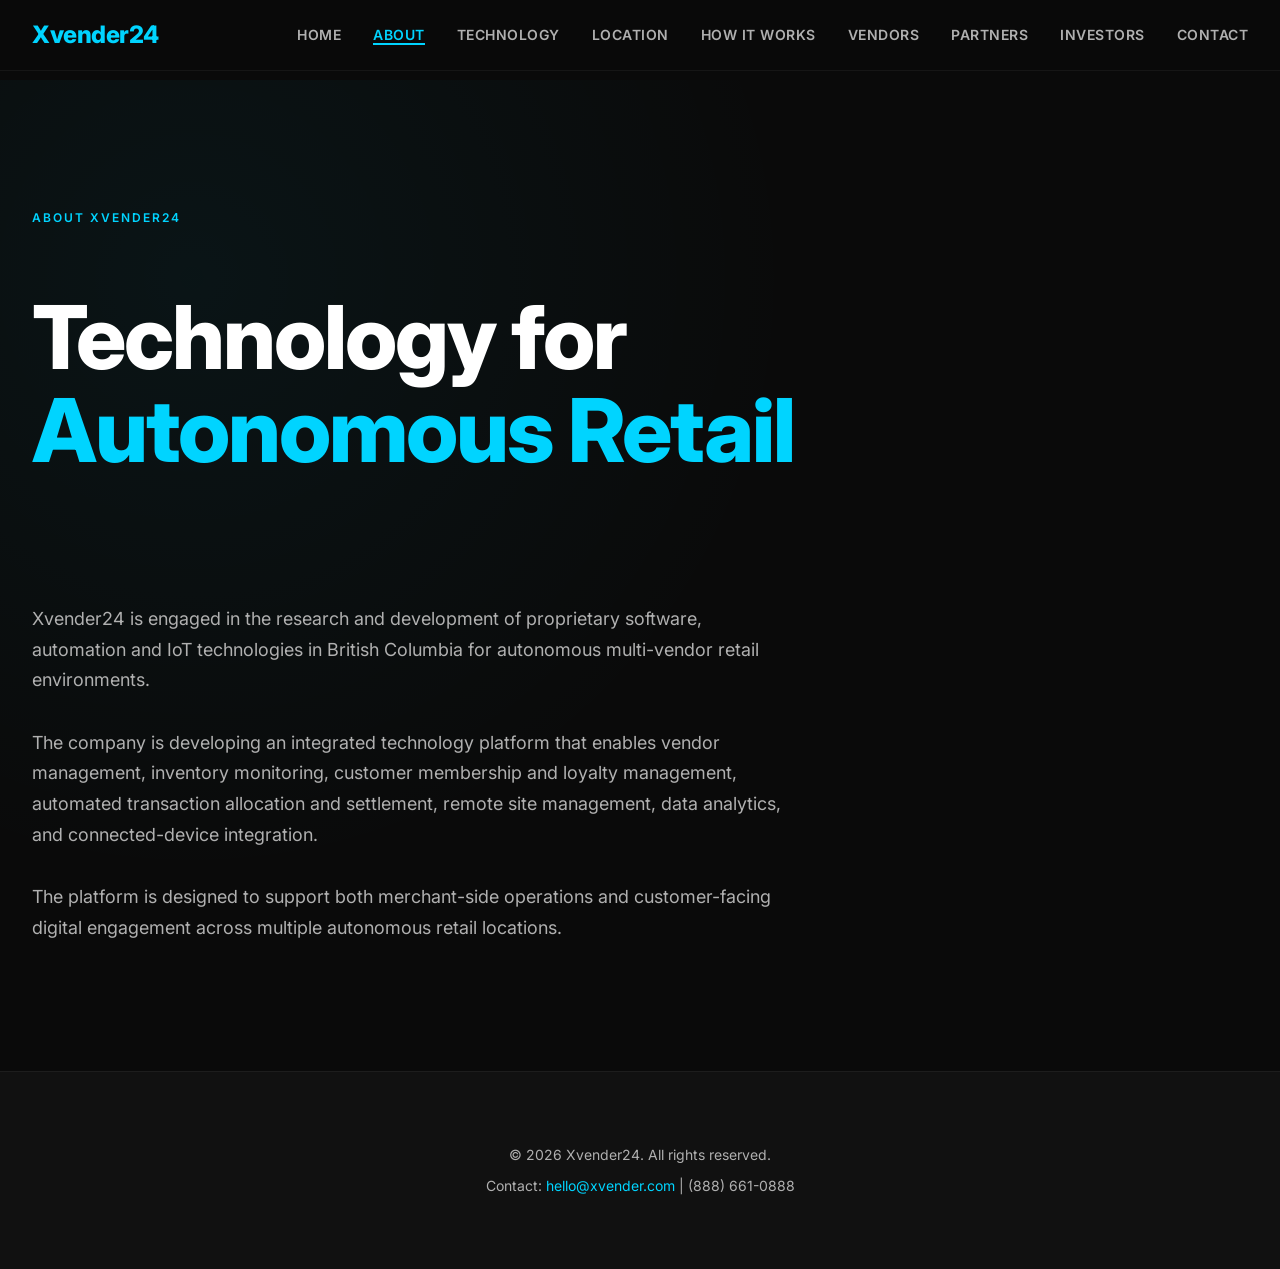
==== commit 53ae054a: "Rebrand to technology company: new home positioning, Technology page, no-js fallback, nav update" ====
--- a/about.html
+++ b/about.html
@@ -1,12 +1,13 @@
 <!DOCTYPE html>
-<html lang="en">
+<html lang="en" class="no-js">
 <head>
     <meta charset="UTF-8">
     <meta name="viewport" content="width=device-width, initial-scale=1.0">
     <title>About Xvender24 | Autonomous Retail Technology</title>
     <meta name="description" content="Xvender24 develops proprietary software, automation and IoT technologies in British Columbia for autonomous multi-vendor retail environments.">
+    <script>document.documentElement.classList.remove('no-js');document.documentElement.classList.add('js');</script>
     <link rel="stylesheet" href="css/style.css">
-    <link rel="stylesheet" href="css/about.css">
+    <link rel="stylesheet" href="css/about.css?v=2">
     <link rel="preconnect" href="https://fonts.googleapis.com">
     <link rel="preconnect" href="https://fonts.gstatic.com" crossorigin>
     <link href="https://fonts.googleapis.com/css2?family=Inter:wght@400;600;700;800&display=swap" rel="stylesheet">
@@ -20,6 +21,7 @@
             <ul class="nav-menu">
                 <li><a href="index.html">Home</a></li>
                 <li><a href="about.html" class="active">About</a></li>
+                <li><a href="technology.html">Technology</a></li>
                 <li><a href="location.html">Location</a></li>
                 <li><a href="how-it-works.html">How it Works</a></li>
                 <li><a href="vendors.html">Vendors</a></li>
@@ -59,6 +61,6 @@
         </div>
     </footer>
 
-    <script src="js/about.js"></script>
+    <script src="js/about.js?v=2"></script>
 </body>
 </html>
--- a/css/style.css
+++ b/css/style.css
@@ -453,6 +453,21 @@
     color: var(--text-primary);
 }
 
+/* ===== REDUCED MOTION ===== */
+@media (prefers-reduced-motion: reduce) {
+    /* fall through */
+}
+
+/* ===== PROGRESSIVE ENHANCEMENT FALLBACK ===== */
+/* Content is visible by default (no-js / JS failure).
+   Animation initial states apply only when JS is active. */
+.no-js .fade-in-up,
+.no-js .fade-in-scale,
+.no-js .fade-in-seq {
+    opacity: 1 !important;
+    transform: none !important;
+}
+
 /* ===== RESPONSIVE ===== */
 @media (max-width: 768px) {
     .nav-menu {
--- a/css/about.css
+++ b/css/about.css
@@ -93,15 +93,22 @@
 }
 
 /* ===== ANIMATIONS ===== */
-.fade-reveal {
+/* Progressive enhancement: content visible by default (no-js / JS failure),
+   hidden only when JS is active and ready to reveal. */
+.js .fade-reveal {
     opacity: 0;
     transform: translateY(24px);
     transition: opacity 0.6s ease, transform 0.6s ease;
 }
 
-.fade-reveal.visible {
+.js .fade-reveal.visible {
     opacity: 1;
     transform: translateY(0);
+}
+
+.no-js .fade-reveal {
+    opacity: 1;
+    transform: none;
 }
 
 /* Delay system */
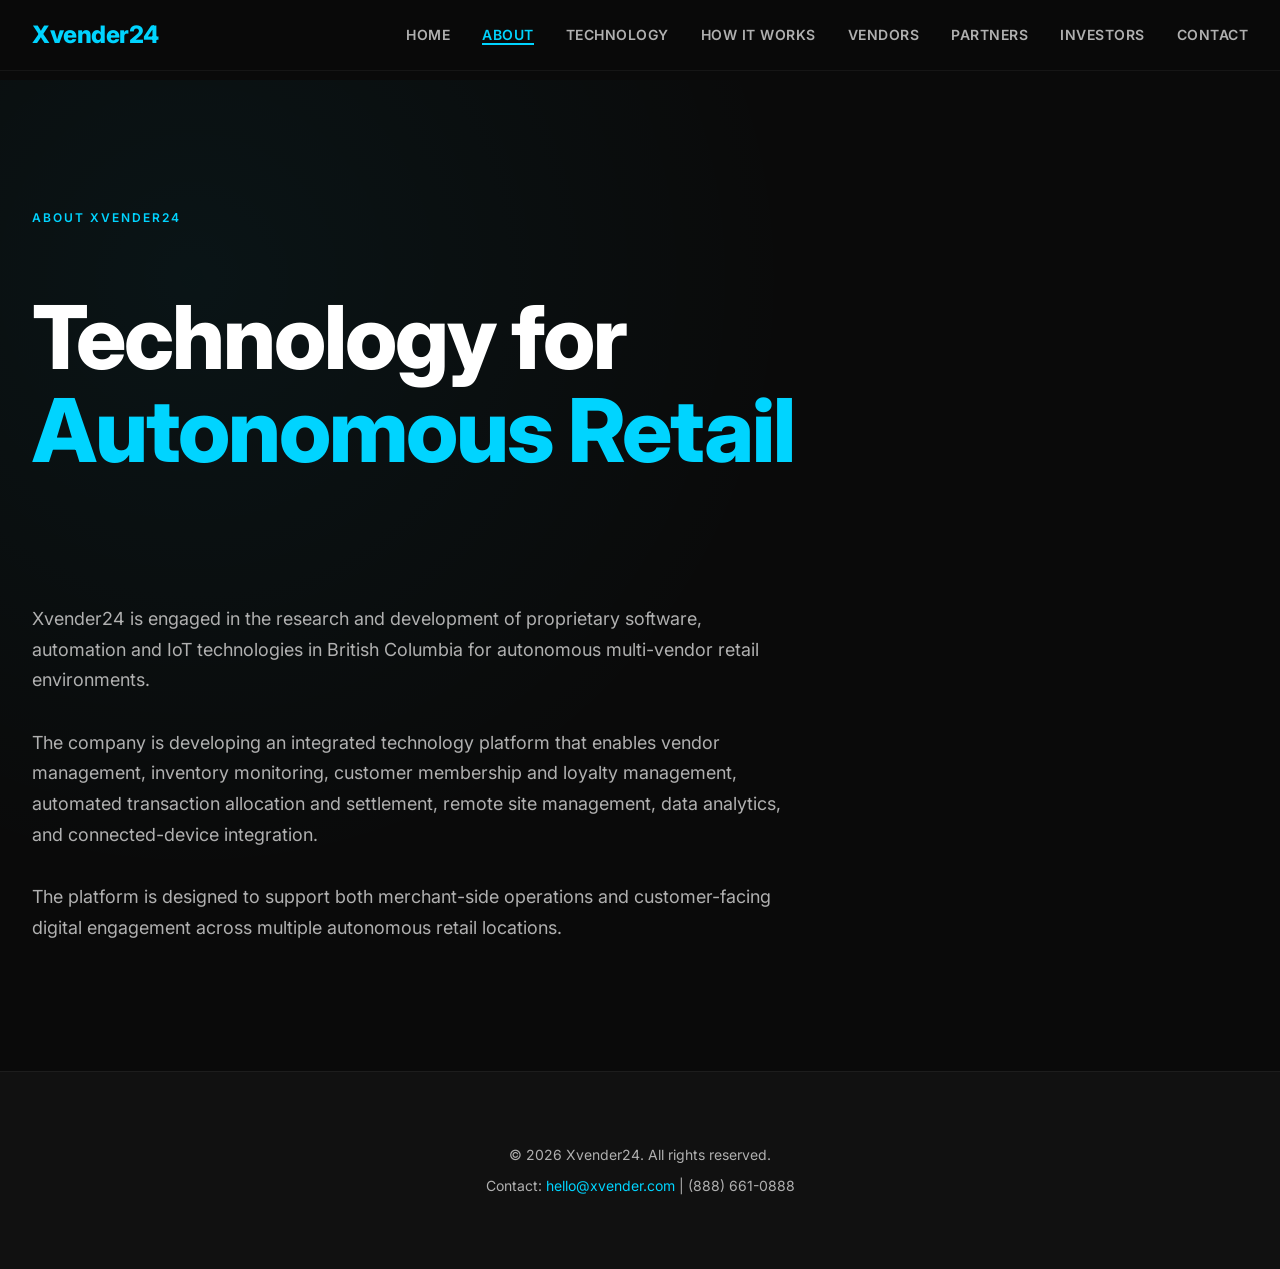
==== commit 76c00061: "Remove Location page and all nav links (no substantive content)" ====
--- a/about.html
+++ b/about.html
@@ -22,7 +22,6 @@
                 <li><a href="index.html">Home</a></li>
                 <li><a href="about.html" class="active">About</a></li>
                 <li><a href="technology.html">Technology</a></li>
-                <li><a href="location.html">Location</a></li>
                 <li><a href="how-it-works.html">How it Works</a></li>
                 <li><a href="vendors.html">Vendors</a></li>
                 <li><a href="partners.html">Partners</a></li>
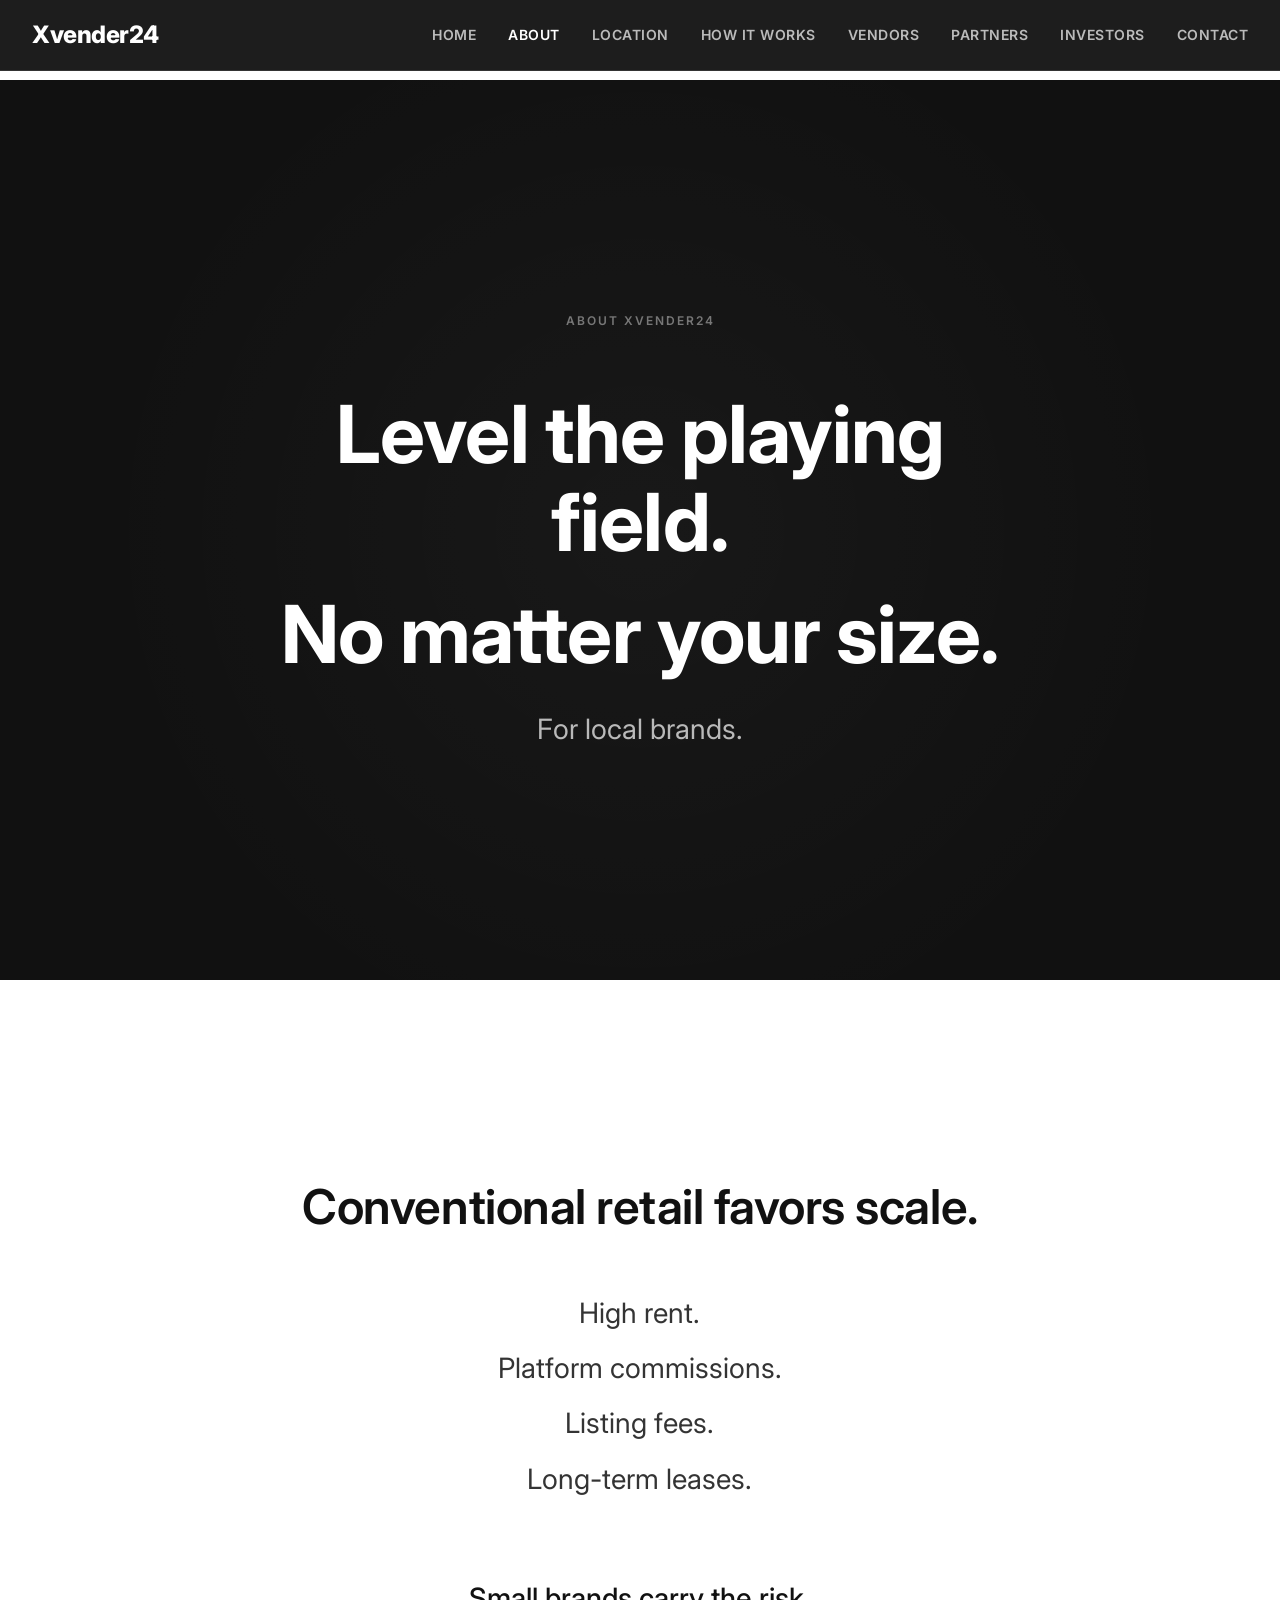
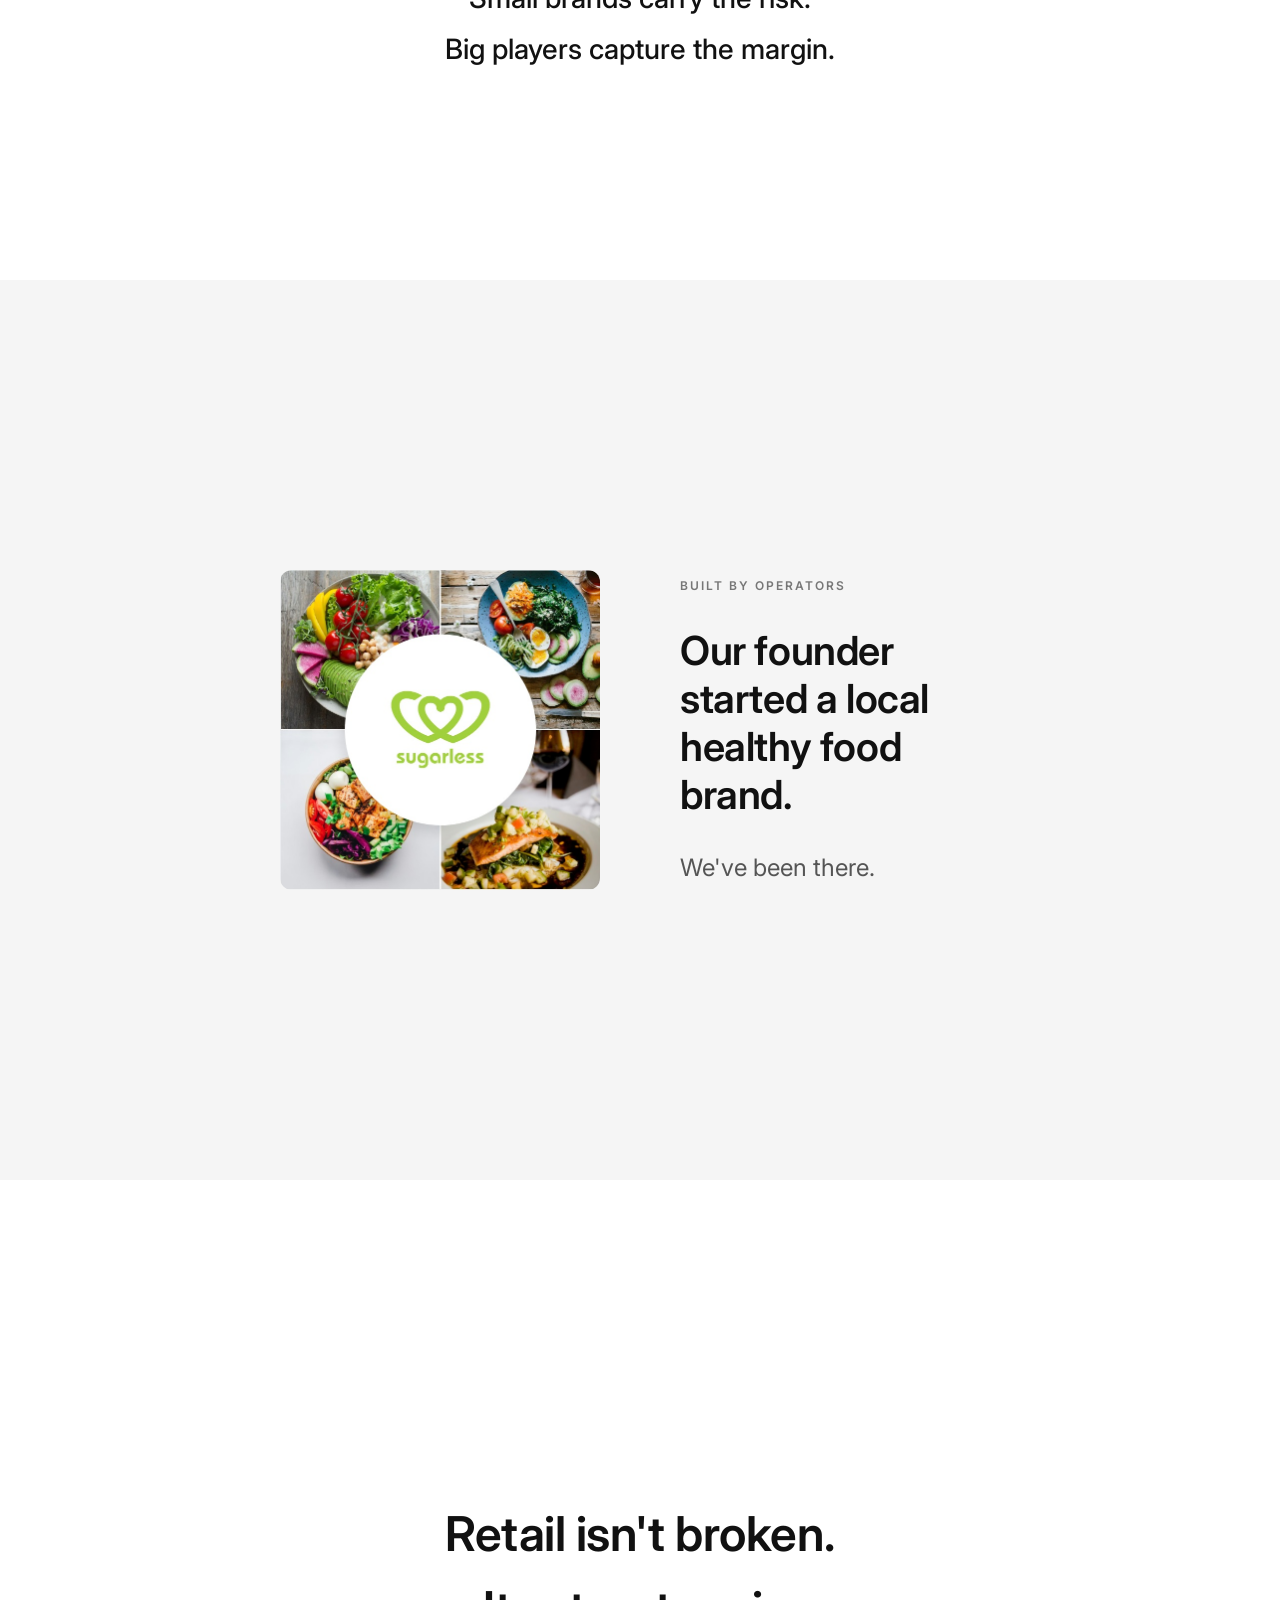
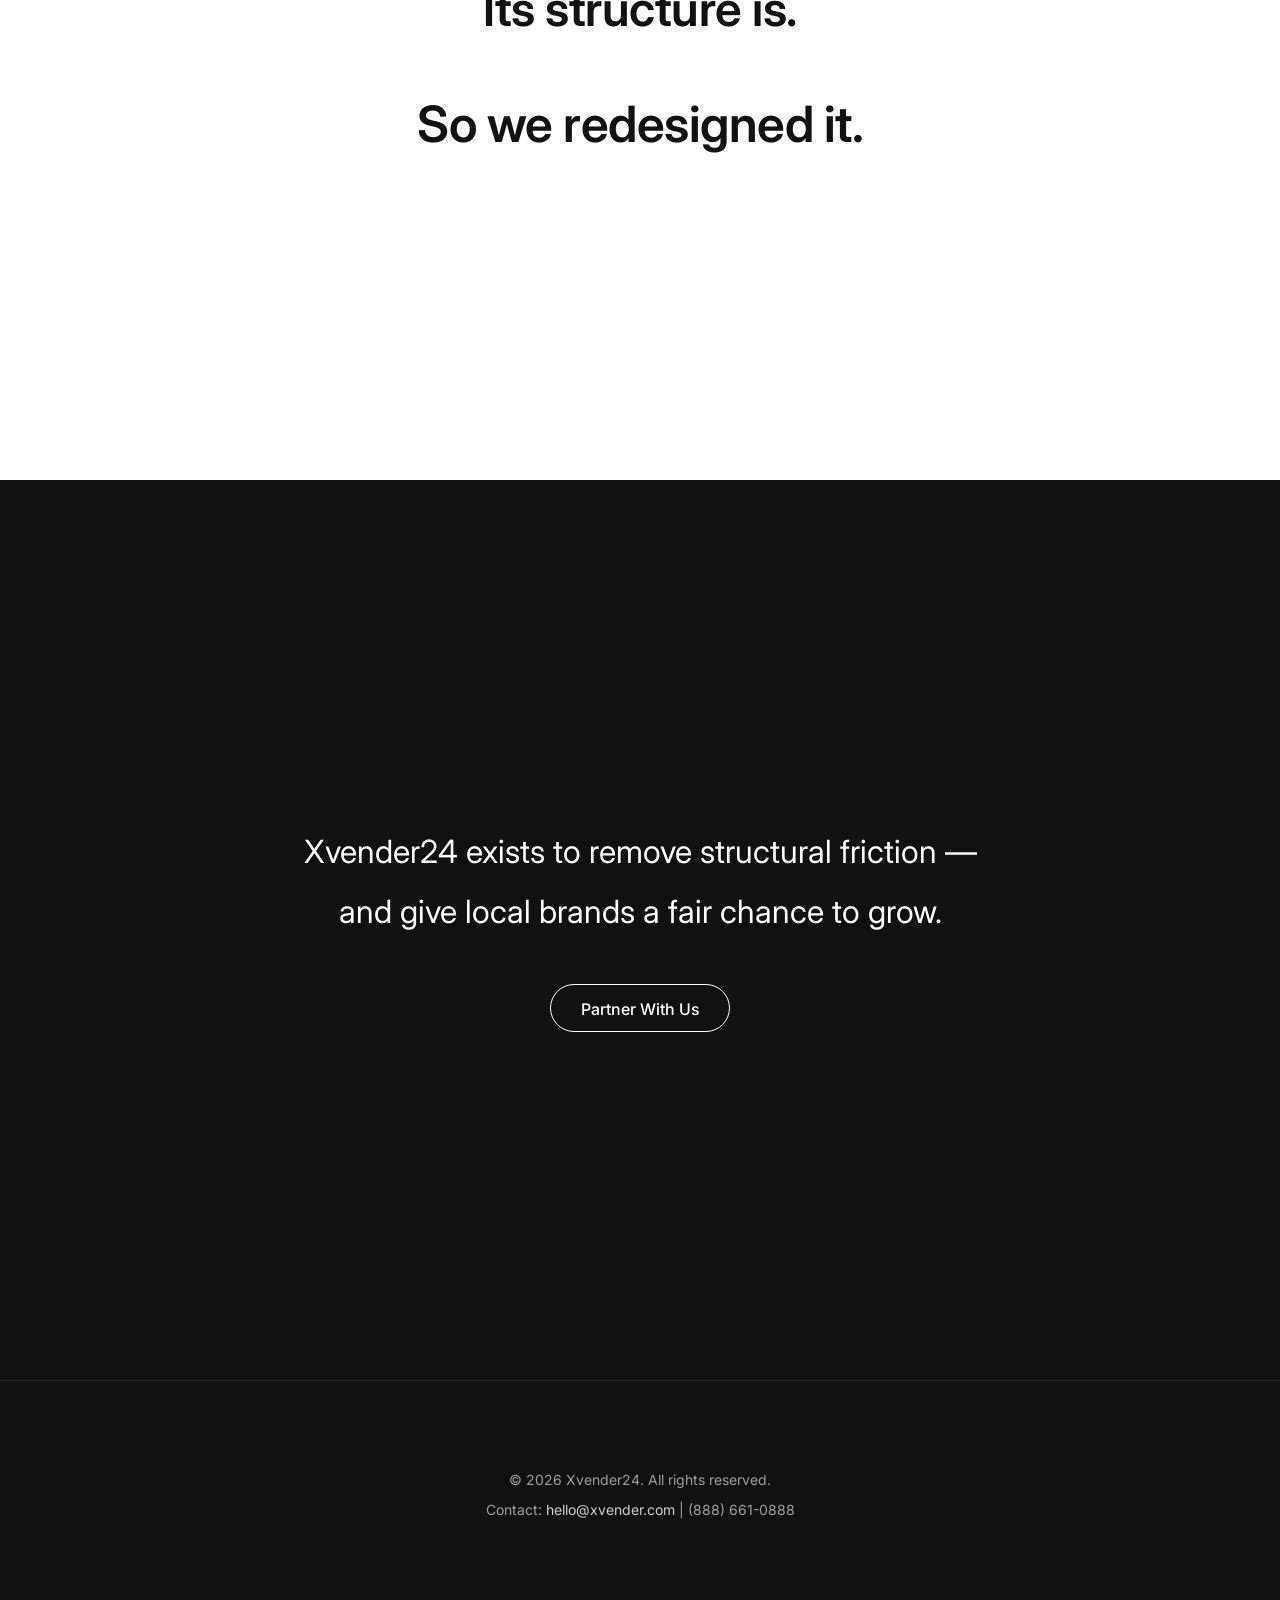
==== commit caf5ee40: "Restore site content to pre-rebrand original version (c65c221)" ====
--- a/about.html
+++ b/about.html
@@ -1,27 +1,25 @@
 <!DOCTYPE html>
-<html lang="en" class="no-js">
+<html lang="en">
 <head>
     <meta charset="UTF-8">
     <meta name="viewport" content="width=device-width, initial-scale=1.0">
-    <title>About Xvender24 | Autonomous Retail Technology</title>
-    <meta name="description" content="Xvender24 develops proprietary software, automation and IoT technologies in British Columbia for autonomous multi-vendor retail environments.">
-    <script>document.documentElement.classList.remove('no-js');document.documentElement.classList.add('js');</script>
+    <title>About - Xvender24</title>
     <link rel="stylesheet" href="css/style.css">
-    <link rel="stylesheet" href="css/about.css?v=2">
+    <link rel="stylesheet" href="css/about.css">
     <link rel="preconnect" href="https://fonts.googleapis.com">
     <link rel="preconnect" href="https://fonts.gstatic.com" crossorigin>
-    <link href="https://fonts.googleapis.com/css2?family=Inter:wght@400;600;700;800&display=swap" rel="stylesheet">
+    <link href="https://fonts.googleapis.com/css2?family=Inter:wght@400;500;600;700;800&display=swap" rel="stylesheet">
 </head>
-<body>
+<body class="about-body">
 
     <!-- Navigation -->
-    <nav class="nav">
+    <nav class="nav about-nav">
         <div class="nav-container">
             <div class="logo"><a href="index.html">Xvender24</a></div>
             <ul class="nav-menu">
                 <li><a href="index.html">Home</a></li>
                 <li><a href="about.html" class="active">About</a></li>
-                <li><a href="technology.html">Technology</a></li>
+                <li><a href="location.html">Location</a></li>
                 <li><a href="how-it-works.html">How it Works</a></li>
                 <li><a href="vendors.html">Vendors</a></li>
                 <li><a href="partners.html">Partners</a></li>
@@ -33,19 +31,83 @@
 
     <!-- Main Content -->
     <main class="about-main">
+        
+        <!-- SECTION 1: HERO -->
+        <section class="section section-hero">
+            <div class="container">
+                <div class="hero-content">
+                    <p class="hero-label fade-reveal" data-delay="0">ABOUT XVENDER24</p>
+                    <h1 class="hero-statement">
+                        <span class="hero-line fade-reveal" data-delay="100">Level the playing field.</span>
+                        <span class="hero-line fade-reveal" data-delay="400">No matter your size.</span>
+                    </h1>
+                    <p class="hero-subline fade-reveal" data-delay="700">For local brands.</p>
+                </div>
+            </div>
+            <div class="hero-background"></div>
+        </section>
 
-        <!-- ABOUT -->
-        <section class="about-section">
-            <div class="about-container">
-                <p class="about-eyebrow fade-reveal" data-delay="0">About Xvender24</p>
-                <h1 class="about-headline">
-                    <span class="about-line fade-reveal" data-delay="100">Technology for</span>
-                    <span class="about-line about-line-accent fade-reveal" data-delay="250">Autonomous Retail</span>
-                </h1>
-                <div class="about-body-copy">
-                    <p class="about-paragraph fade-reveal" data-delay="450">Xvender24 is engaged in the research and development of proprietary software, automation and IoT technologies in British Columbia for autonomous multi-vendor retail environments.</p>
-                    <p class="about-paragraph fade-reveal" data-delay="600">The company is developing an integrated technology platform that enables vendor management, inventory monitoring, customer membership and loyalty management, automated transaction allocation and settlement, remote site management, data analytics, and connected-device integration.</p>
-                    <p class="about-paragraph fade-reveal" data-delay="750">The platform is designed to support both merchant-side operations and customer-facing digital engagement across multiple autonomous retail locations.</p>
+        <!-- SECTION 2: THE PROBLEM -->
+        <section class="section section-problem">
+            <div class="container">
+                <h2 class="section-headline scroll-reveal">Conventional retail favors scale.</h2>
+                
+                <div class="problem-list">
+                    <p class="problem-item scroll-reveal" data-delay="0">High rent.</p>
+                    <p class="problem-item scroll-reveal" data-delay="150">Platform commissions.</p>
+                    <p class="problem-item scroll-reveal" data-delay="300">Listing fees.</p>
+                    <p class="problem-item scroll-reveal" data-delay="450">Long-term leases.</p>
+                </div>
+                
+                <div class="problem-conclusion">
+                    <p class="conclusion-line scroll-reveal" data-delay="0">Small brands carry the risk.</p>
+                    <p class="conclusion-line scroll-reveal" data-delay="150">Big players capture the margin.</p>
+                </div>
+            </div>
+        </section>
+
+        <!-- SECTION 3: BUILT BY OPERATORS -->
+        <section class="section section-operators">
+            <div class="container">
+                <div class="operators-grid">
+                    <div class="operators-image scroll-reveal" data-delay="0">
+                        <div class="image-placeholder">
+                            <!-- Sugarless - founder's healthy food brand -->
+                            <img src="images/sugarless-brand.jpg" alt="Sugarless - Our founder's healthy food brand">
+                        </div>
+                    </div>
+                    <div class="operators-text">
+                        <p class="operators-label scroll-reveal" data-delay="200">BUILT BY OPERATORS</p>
+                        <h2 class="operators-headline scroll-reveal" data-delay="350">Our founder started a local healthy food brand.</h2>
+                        <p class="operators-subline scroll-reveal" data-delay="500">We've been there.</p>
+                    </div>
+                </div>
+            </div>
+        </section>
+
+        <!-- SECTION 4: BELIEF -->
+        <section class="section section-belief">
+            <div class="container">
+                <div class="belief-content">
+                    <p class="belief-line scroll-reveal" data-delay="0">Retail isn't broken.</p>
+                    <p class="belief-line scroll-reveal" data-delay="200">Its structure is.</p>
+                    <div class="belief-spacer"></div>
+                    <p class="belief-final scroll-reveal scale-reveal" data-delay="600">So we redesigned it.</p>
+                </div>
+            </div>
+        </section>
+
+        <!-- SECTION 5: CLOSING -->
+        <section class="section section-closing">
+            <div class="container">
+                <div class="closing-content">
+                    <p class="closing-statement">
+                        <span class="closing-line scroll-reveal" data-delay="0">Xvender24 exists to remove structural friction —</span>
+                        <span class="closing-line scroll-reveal" data-delay="200">and give local brands a fair chance to grow.</span>
+                    </p>
+                    <div class="closing-cta scroll-reveal" data-delay="400">
+                        <a href="contact.html?intent=partner" class="closing-btn">Partner With Us</a>
+                    </div>
                 </div>
             </div>
         </section>
@@ -53,13 +115,13 @@
     </main>
 
     <!-- Footer -->
-    <footer class="footer">
+    <footer class="footer about-footer">
         <div class="footer-content">
             <p>&copy; 2026 Xvender24. All rights reserved.</p>
             <p>Contact: <a href="mailto:hello@xvender.com">hello@xvender.com</a> | (888) 661-0888</p>
         </div>
     </footer>
 
-    <script src="js/about.js?v=2"></script>
+    <script src="js/about.js"></script>
 </body>
 </html>
--- a/css/style.css
+++ b/css/style.css
@@ -453,21 +453,6 @@
     color: var(--text-primary);
 }
 
-/* ===== REDUCED MOTION ===== */
-@media (prefers-reduced-motion: reduce) {
-    /* fall through */
-}
-
-/* ===== PROGRESSIVE ENHANCEMENT FALLBACK ===== */
-/* Content is visible by default (no-js / JS failure).
-   Animation initial states apply only when JS is active. */
-.no-js .fade-in-up,
-.no-js .fade-in-scale,
-.no-js .fade-in-seq {
-    opacity: 1 !important;
-    transform: none !important;
-}
-
 /* ===== RESPONSIVE ===== */
 @media (max-width: 768px) {
     .nav-menu {
--- a/css/about.css
+++ b/css/about.css
@@ -1,155 +1,462 @@
 /* ===================================
-   ABOUT PAGE - TECHNICAL MINIMAL
-   Deep dark. Typography-led. Precise.
-   Part of the Xvender24 global system.
+   ABOUT PAGE - TESLA MINIMAL
+   Infrastructure-first. Operator-led.
    =================================== */
+
+/* ===== BODY OVERRIDE ===== */
+.about-body {
+    background: #FFFFFF;
+    color: #111111;
+}
+
+/* ===== NAVIGATION (ADAPTIVE) ===== */
+.about-nav {
+    background: rgba(17, 17, 17, 0.95);
+    backdrop-filter: blur(10px);
+    border-bottom: 1px solid rgba(255, 255, 255, 0.1);
+}
+
+.about-nav .logo a {
+    color: #FFFFFF;
+}
+
+.about-nav .nav-menu a {
+    color: rgba(255, 255, 255, 0.7);
+}
+
+.about-nav .nav-menu a:hover,
+.about-nav .nav-menu a.active {
+    color: #FFFFFF;
+}
 
 /* ===== MAIN CONTAINER ===== */
 .about-main {
-    margin-top: 80px; /* fixed nav height */
-}
-
-/* ===== ABOUT SECTION ===== */
-.about-section {
-    min-height: calc(100vh - 80px);
+    margin-top: 80px;
+}
+
+/* ===== CONTAINER SYSTEM ===== */
+.container {
+    max-width: 960px;
+    margin: 0 auto;
+    padding: 0 120px;
+}
+
+@media (max-width: 1024px) {
+    .container {
+        padding: 0 60px;
+    }
+}
+
+@media (max-width: 768px) {
+    .container {
+        padding: 0 24px;
+    }
+}
+
+/* ===== SECTIONS (100vh) ===== */
+.section {
+    min-height: 100vh;
     display: flex;
     align-items: center;
+    justify-content: center;
     position: relative;
-    background: var(--primary-bg);
-    padding: var(--spacing-xl) 0;
+}
+
+@media (max-width: 768px) {
+    .section {
+        min-height: auto;
+        padding: 100px 0;
+    }
+}
+
+/* ===== SECTION 1: HERO ===== */
+.section-hero {
+    background: #111111;
+    color: #FFFFFF;
+    text-align: center;
     overflow: hidden;
 }
 
-/* Subtle structural glow — restrained */
-.about-section::before {
-    content: '';
+.hero-background {
     position: absolute;
     top: 0;
     left: 0;
     width: 100%;
     height: 100%;
-    background: radial-gradient(circle at 15% 20%, rgba(0, 212, 255, 0.05) 0%, transparent 45%);
-    pointer-events: none;
-}
-
-.about-container {
-    width: 100%;
-    max-width: 1400px;
-    margin: 0 auto;
-    padding: 0 var(--spacing-md);
+    background: radial-gradient(circle at 50% 50%, rgba(255, 255, 255, 0.03) 0%, transparent 70%);
+    animation: slowZoom 20s ease-in-out infinite alternate;
+    z-index: 1;
+}
+
+@keyframes slowZoom {
+    0% {
+        transform: scale(1);
+    }
+    100% {
+        transform: scale(1.01);
+    }
+}
+
+.hero-content {
     position: relative;
-    z-index: 1;
-}
-
-/* ===== EYEBROW ===== */
-.about-eyebrow {
+    z-index: 2;
+}
+
+.hero-label {
     font-size: 12px;
     font-weight: 600;
     text-transform: uppercase;
     letter-spacing: 2px;
-    color: var(--accent-blue);
-    margin-bottom: var(--spacing-lg);
-}
-
-/* ===== HEADLINE ===== */
-.about-headline {
-    font-size: clamp(48px, 7vw, 88px);
-    font-weight: var(--weight-extra-bold);
-    line-height: 1.05;
-    letter-spacing: -2px;
-    color: var(--text-primary);
-    margin-bottom: var(--spacing-xl);
-}
-
-.about-line {
+    color: #777777;
+    margin-bottom: 60px;
+}
+
+.hero-statement {
+    font-size: clamp(48px, 7vw, 80px);
+    font-weight: 700;
+    line-height: 1.1;
+    letter-spacing: -0.01em;
+    color: #FFFFFF;
+    margin-bottom: 32px;
+}
+
+.hero-line {
     display: block;
-}
-
-.about-line-accent {
-    color: var(--accent-blue);
-}
-
-/* ===== BODY COPY ===== */
-.about-body-copy {
-    max-width: 760px;
-}
-
-.about-paragraph {
-    font-size: clamp(16px, 1.6vw, 18px);
-    font-weight: var(--weight-regular);
-    line-height: 1.7;
-    color: var(--text-secondary);
-    margin-bottom: var(--spacing-md);
-}
-
-.about-paragraph:last-child {
-    margin-bottom: 0;
-}
-
-/* ===== ACTIVE NAV LINK (matches site convention) ===== */
-.nav-menu a.active {
-    color: var(--accent-blue);
-    border-bottom: 2px solid var(--accent-blue);
+    margin-bottom: 24px;
+}
+
+.hero-subline {
+    font-size: clamp(20px, 2.5vw, 28px);
+    font-weight: 400;
+    line-height: 1.4;
+    color: rgba(255, 255, 255, 0.7);
+}
+
+/* ===== SECTION 2: THE PROBLEM ===== */
+.section-problem {
+    background: #FFFFFF;
+    color: #111111;
+    text-align: center;
+}
+
+.section-headline {
+    font-size: clamp(36px, 5vw, 48px);
+    font-weight: 600;
+    line-height: 1.15;
+    letter-spacing: -0.01em;
+    color: #111111;
+    margin-bottom: 60px;
+}
+
+.problem-list {
+    margin-bottom: 60px;
+}
+
+.problem-item {
+    font-size: clamp(20px, 2.5vw, 28px);
+    font-weight: 400;
+    line-height: 1.4;
+    color: #111111;
+    margin-bottom: 16px;
+    opacity: 0.85;
+}
+
+.problem-conclusion {
+    margin-top: 80px;
+}
+
+.conclusion-line {
+    font-size: clamp(20px, 2.5vw, 28px);
+    font-weight: 500;
+    line-height: 1.4;
+    color: #111111;
+    margin-bottom: 12px;
+}
+
+/* ===== SECTION 3: BUILT BY OPERATORS ===== */
+.section-operators {
+    background: #F5F5F5;
+    color: #111111;
+}
+
+.operators-grid {
+    display: grid;
+    grid-template-columns: 1fr 1fr;
+    gap: 80px;
+    align-items: center;
+}
+
+@media (max-width: 768px) {
+    .operators-grid {
+        grid-template-columns: 1fr;
+        gap: 48px;
+        text-align: center;
+    }
+}
+
+.operators-image {
+    position: relative;
+}
+
+.image-placeholder {
+    width: 100%;
+    aspect-ratio: 1 / 1;
+    background: #FFFFFF;
+    border-radius: 12px;
+    overflow: hidden;
+    position: relative;
+    display: flex;
+    align-items: center;
+    justify-content: center;
+}
+
+.image-placeholder img {
+    width: 100%;
+    height: 100%;
+    object-fit: cover;
+    filter: none;
+    display: block;
+}
+
+.operators-text {
+    display: flex;
+    flex-direction: column;
+    gap: 16px;
+}
+
+.operators-label {
+    font-size: 12px;
+    font-weight: 600;
+    text-transform: uppercase;
+    letter-spacing: 2px;
+    color: #777777;
+}
+
+.operators-headline {
+    font-size: clamp(28px, 4vw, 40px);
+    font-weight: 600;
+    line-height: 1.2;
+    letter-spacing: -0.01em;
+    color: #111111;
+    margin-top: 16px;
+}
+
+.operators-subline {
+    font-size: clamp(18px, 2vw, 24px);
+    font-weight: 400;
+    line-height: 1.4;
+    color: #555555;
+    margin-top: 16px;
+}
+
+/* ===== SECTION 4: BELIEF ===== */
+.section-belief {
+    background: #FFFFFF;
+    color: #111111;
+    text-align: center;
+}
+
+.belief-content {
+    max-width: 800px;
+    margin: 0 auto;
+}
+
+.belief-line {
+    font-size: clamp(36px, 5vw, 48px);
+    font-weight: 600;
+    line-height: 1.15;
+    letter-spacing: -0.01em;
+    color: #111111;
+    margin-bottom: 20px;
+}
+
+.belief-spacer {
+    height: 40px;
+}
+
+.belief-final {
+    font-size: clamp(38px, 5.2vw, 50px);
+    font-weight: 600;
+    line-height: 1.15;
+    letter-spacing: -0.01em;
+    color: #111111;
+}
+
+/* ===== SECTION 5: CLOSING ===== */
+.section-closing {
+    background: #111111;
+    color: #FFFFFF;
+    text-align: center;
+}
+
+.closing-content {
+    max-width: 800px;
+    margin: 0 auto;
+}
+
+.closing-statement {
+    font-size: clamp(22px, 3vw, 32px);
+    font-weight: 400;
+    line-height: 1.5;
+    color: #FFFFFF;
+    margin-bottom: 48px;
+}
+
+.closing-line {
+    display: block;
+    margin-bottom: 12px;
+}
+
+.closing-cta {
+    margin-top: 48px;
+}
+
+.closing-btn {
+    display: inline-block;
+    width: 180px;
+    height: 48px;
+    line-height: 48px;
+    font-size: 16px;
+    font-weight: 500;
+    color: #FFFFFF;
+    background: transparent;
+    border: 1px solid #FFFFFF;
+    border-radius: 999px;
+    text-decoration: none;
+    transition: all 0.2s ease;
+}
+
+.closing-btn:hover {
+    background: #FFFFFF;
+    color: #111111;
+    transform: translateY(-2px);
 }
 
 /* ===== ANIMATIONS ===== */
-/* Progressive enhancement: content visible by default (no-js / JS failure),
-   hidden only when JS is active and ready to reveal. */
-.js .fade-reveal {
+
+/* Initial state for all reveal elements */
+.fade-reveal,
+.scroll-reveal,
+.scale-reveal {
     opacity: 0;
-    transform: translateY(24px);
-    transition: opacity 0.6s ease, transform 0.6s ease;
-}
-
-.js .fade-reveal.visible {
+    transform: translateY(20px);
+}
+
+.scale-reveal {
+    transform: translateY(20px) scale(1.02);
+}
+
+/* Visible state */
+.fade-reveal.visible,
+.scroll-reveal.visible {
     opacity: 1;
     transform: translateY(0);
-}
-
-.no-js .fade-reveal {
+    transition: opacity 0.6s ease, transform 0.6s ease;
+}
+
+.scale-reveal.visible {
     opacity: 1;
-    transform: none;
+    transform: translateY(0) scale(1);
+    transition: opacity 0.6s ease, transform 0.6s cubic-bezier(0.22, 1, 0.36, 1);
+}
+
+/* Problem items reduced opacity after reveal */
+.problem-item.visible {
+    opacity: 0.85;
 }
 
 /* Delay system */
 [data-delay="0"] { transition-delay: 0s; }
 [data-delay="100"] { transition-delay: 0.1s; }
-[data-delay="250"] { transition-delay: 0.25s; }
+[data-delay="150"] { transition-delay: 0.15s; }
+[data-delay="200"] { transition-delay: 0.2s; }
+[data-delay="300"] { transition-delay: 0.3s; }
+[data-delay="350"] { transition-delay: 0.35s; }
+[data-delay="400"] { transition-delay: 0.4s; }
 [data-delay="450"] { transition-delay: 0.45s; }
+[data-delay="500"] { transition-delay: 0.5s; }
 [data-delay="600"] { transition-delay: 0.6s; }
-[data-delay="750"] { transition-delay: 0.75s; }
-
-/* ===== RESPONSIVE ===== */
+[data-delay="700"] { transition-delay: 0.7s; }
+
+/* Operators image slide from left */
+.operators-image.scroll-reveal {
+    opacity: 0;
+    transform: translateX(-20px);
+}
+
+.operators-image.scroll-reveal.visible {
+    opacity: 1;
+    transform: translateX(0);
+    transition: opacity 0.8s cubic-bezier(0.22, 1, 0.36, 1), 
+                transform 0.8s cubic-bezier(0.22, 1, 0.36, 1);
+}
+
+/* ===== FOOTER (DARK VERSION) ===== */
+.about-footer {
+    background: #111111;
+    border-top: 1px solid rgba(255, 255, 255, 0.1);
+    padding: 80px 48px;
+}
+
+.about-footer p {
+    color: rgba(255, 255, 255, 0.6);
+}
+
+.about-footer a {
+    color: rgba(255, 255, 255, 0.8);
+}
+
+.about-footer a:hover {
+    color: #FFFFFF;
+}
+
+/* ===== RESPONSIVE ADJUSTMENTS ===== */
 @media (max-width: 768px) {
-    .about-section {
-        min-height: auto;
-        padding: var(--spacing-xl) 0;
-    }
-
-    .about-container {
-        padding: 0 24px;
-    }
-
-    .about-eyebrow {
-        margin-bottom: var(--spacing-md);
-    }
-
-    .about-headline {
-        font-size: clamp(40px, 11vw, 56px);
-        letter-spacing: -1.5px;
-        margin-bottom: var(--spacing-lg);
-    }
-
-    .about-paragraph {
-        font-size: 16px;
-        line-height: 1.75;
-        margin-bottom: var(--spacing-md);
+    .hero-label {
+        margin-bottom: 40px;
+    }
+    
+    .section-headline {
+        margin-bottom: 40px;
+    }
+    
+    .problem-list {
+        margin-bottom: 40px;
+    }
+    
+    .problem-conclusion {
+        margin-top: 60px;
+    }
+    
+    .operators-grid {
+        gap: 32px;
+    }
+    
+    .belief-spacer {
+        height: 32px;
+    }
+    
+    .closing-statement {
+        margin-bottom: 40px;
+    }
+    
+    .closing-cta {
+        margin-top: 40px;
+    }
+    
+    .closing-btn {
+        width: 100%;
     }
 }
 
 /* ===== REDUCED MOTION ===== */
 @media (prefers-reduced-motion: reduce) {
-    .fade-reveal {
+    .fade-reveal,
+    .scroll-reveal,
+    .scale-reveal,
+    .closing-btn,
+    .hero-background {
+        animation: none;
         transition: none;
         opacity: 1;
         transform: none;
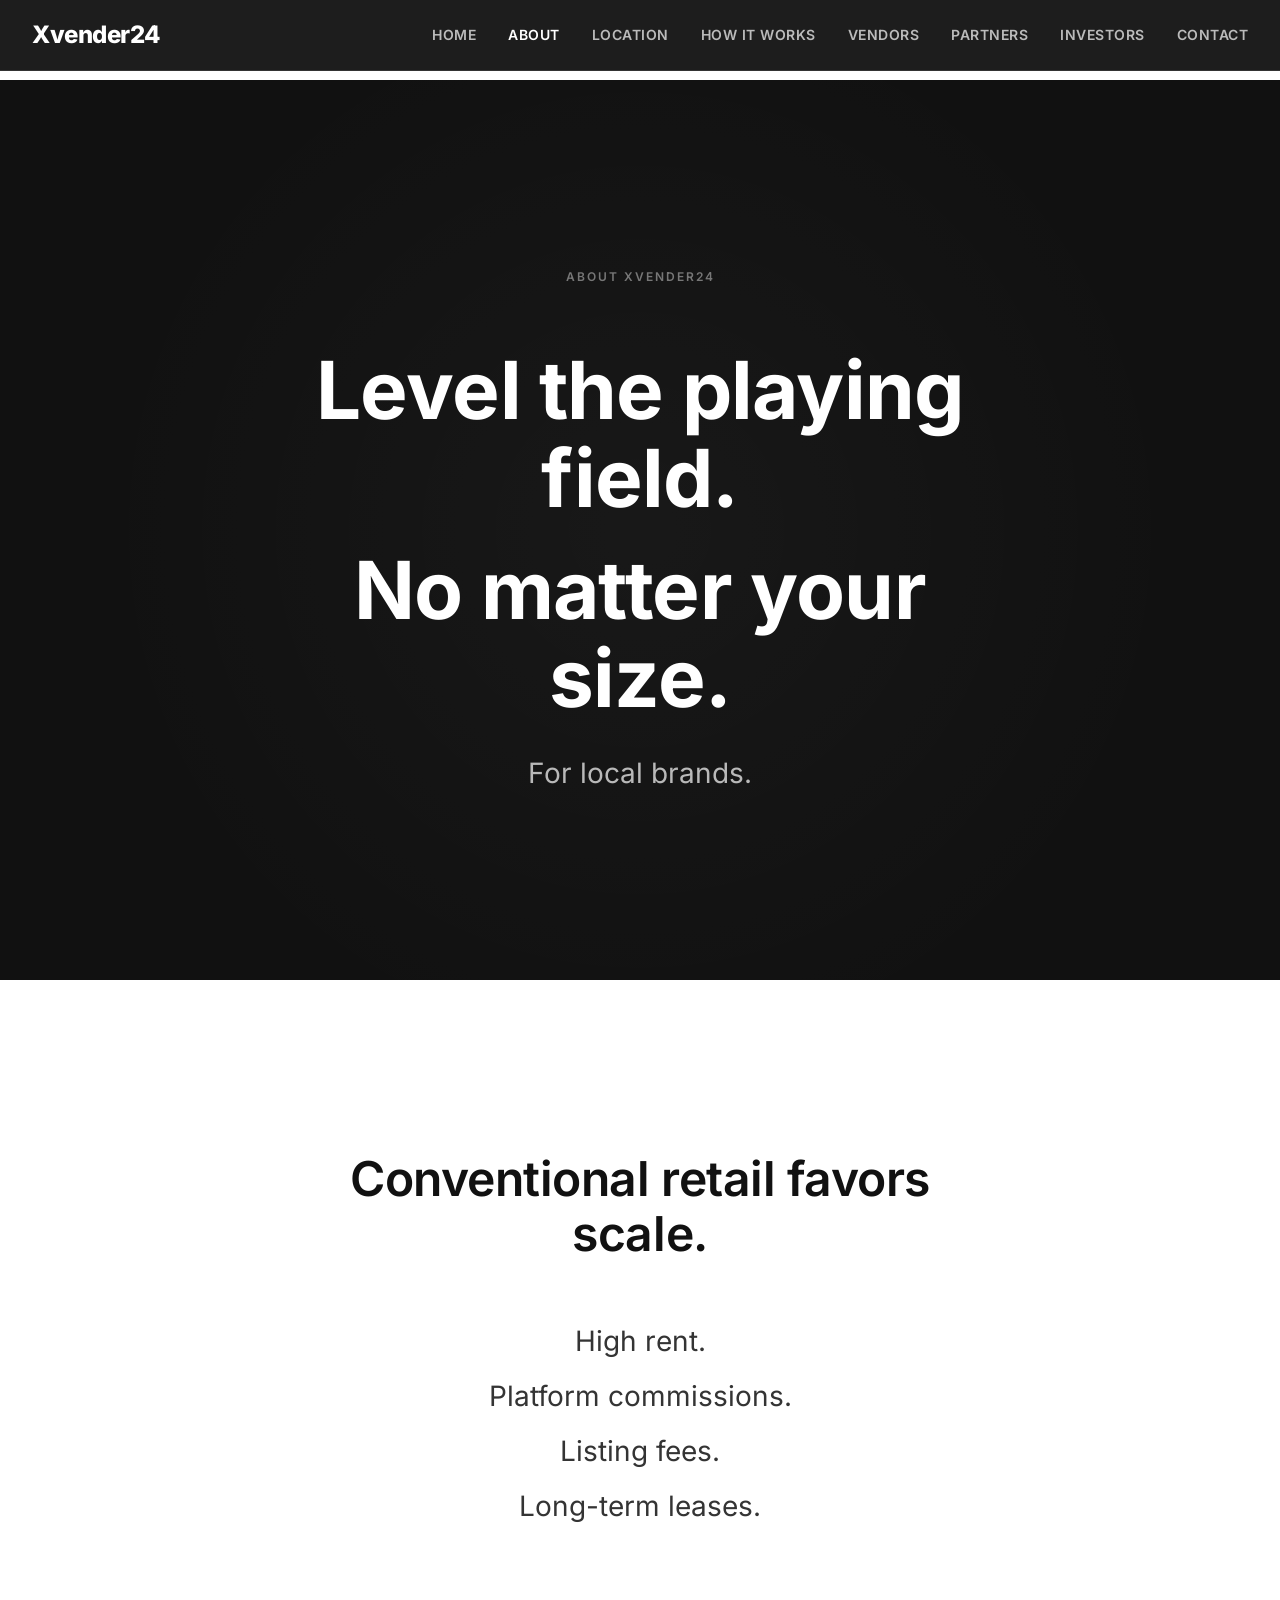
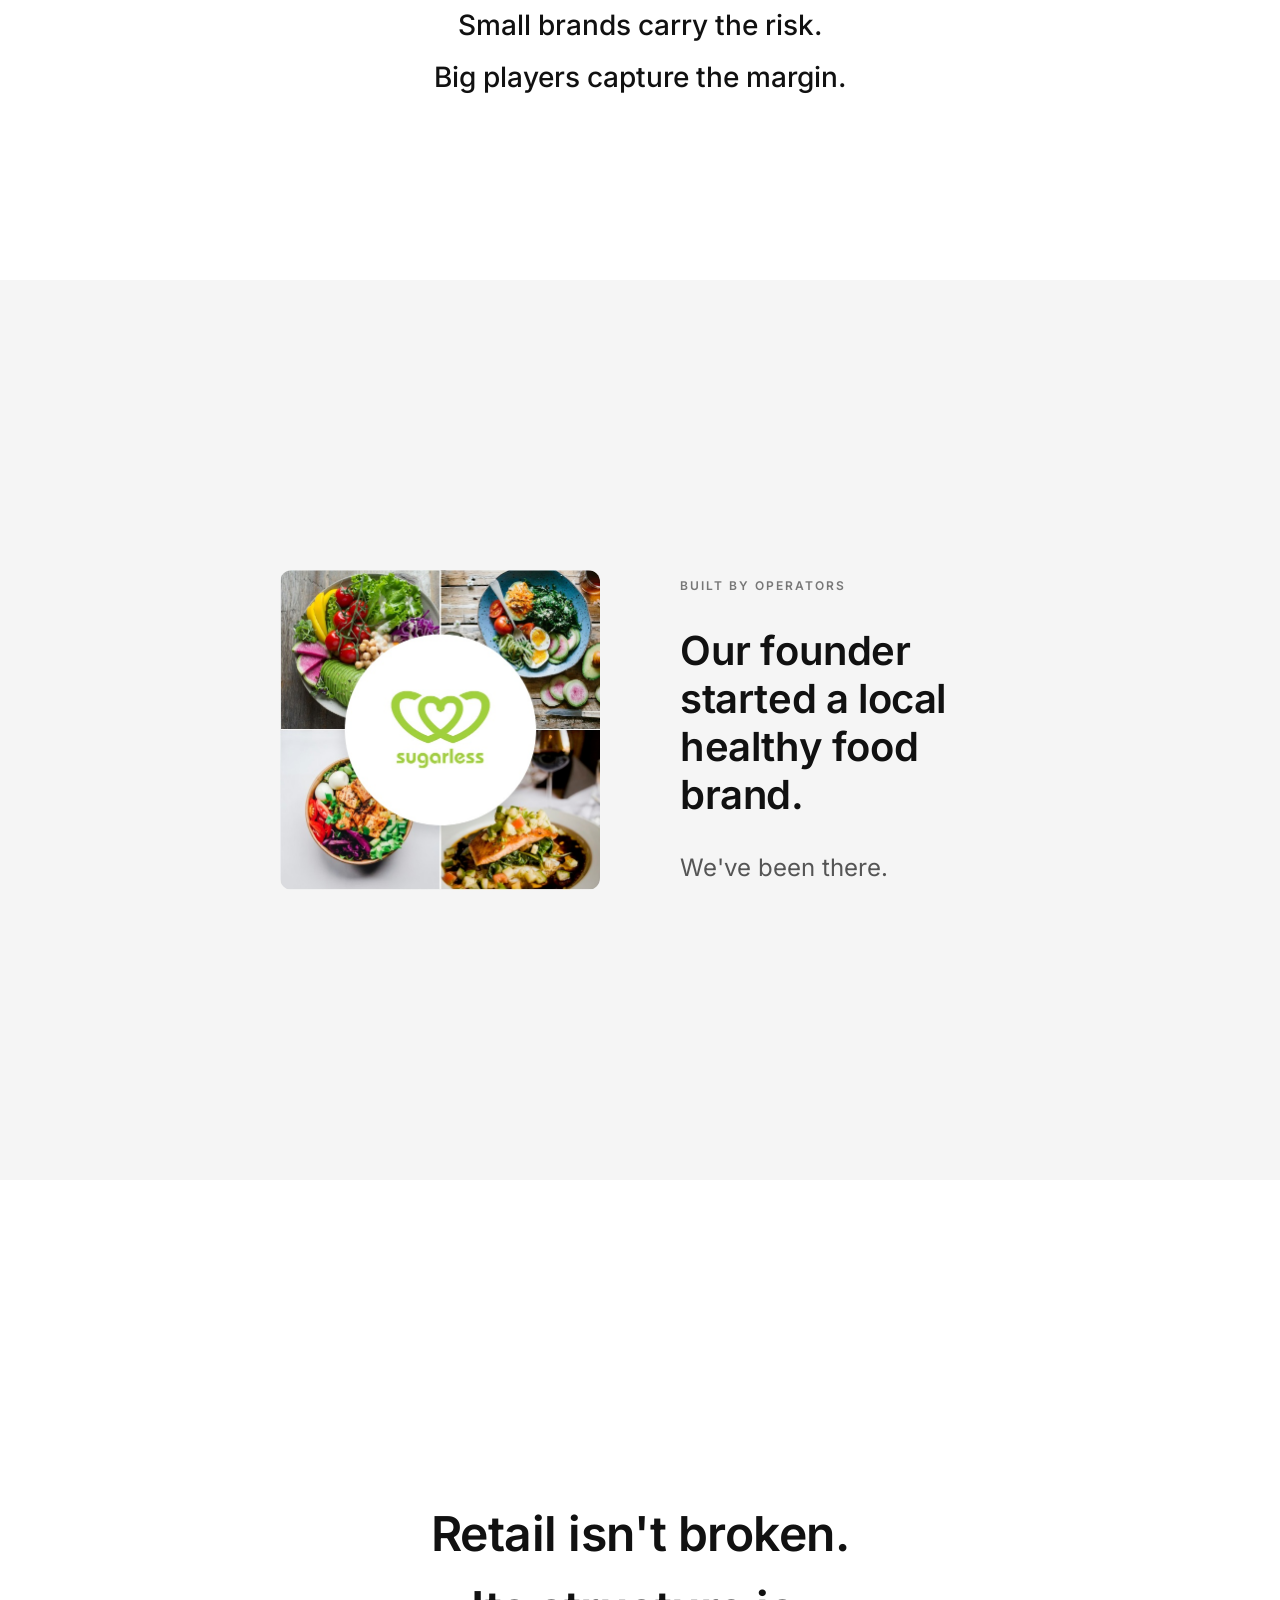
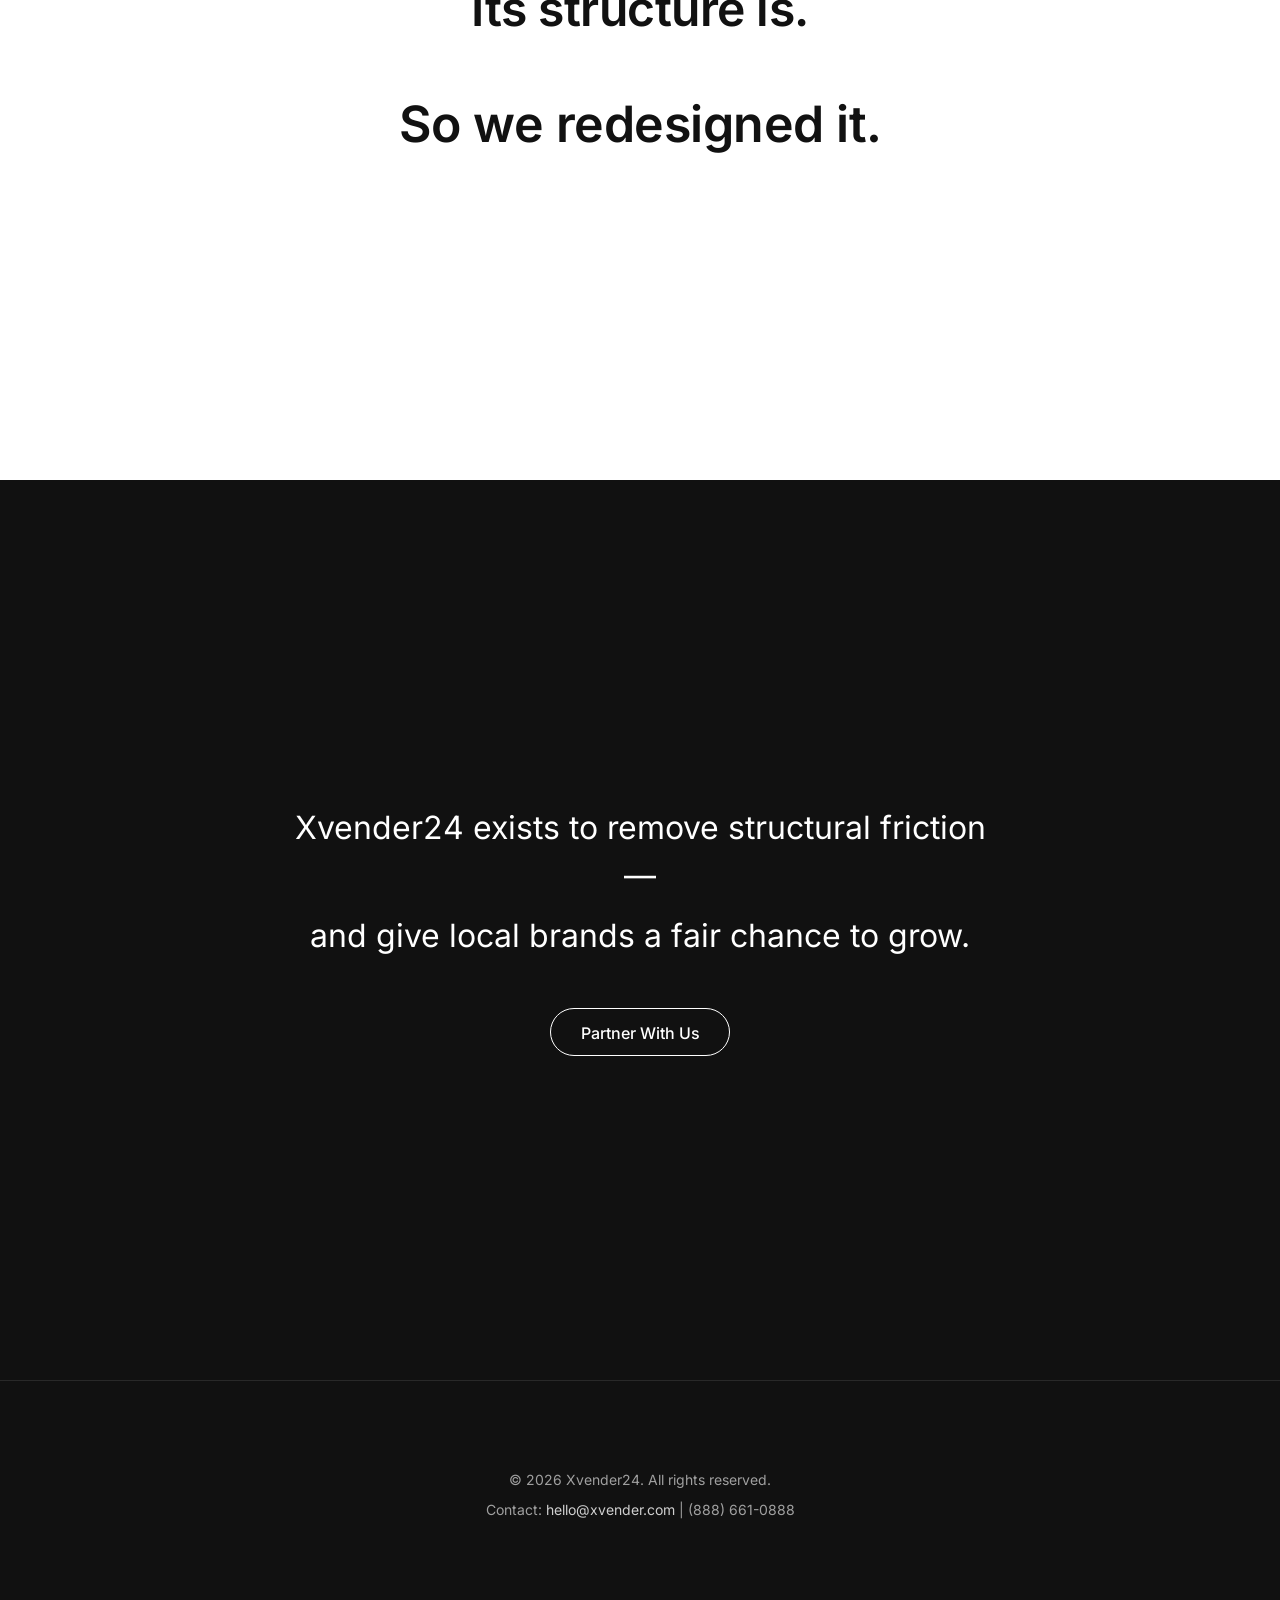
==== commit 5457d0e4: "Self-host Inter and GSAP; remove China-blocked third-party resources - Replace render-blocking fonts" ====
--- a/about.html
+++ b/about.html
@@ -6,9 +6,7 @@
     <title>About - Xvender24</title>
     <link rel="stylesheet" href="css/style.css">
     <link rel="stylesheet" href="css/about.css">
-    <link rel="preconnect" href="https://fonts.googleapis.com">
-    <link rel="preconnect" href="https://fonts.gstatic.com" crossorigin>
-    <link href="https://fonts.googleapis.com/css2?family=Inter:wght@400;500;600;700;800&display=swap" rel="stylesheet">
+    <link rel="stylesheet" href="css/fonts.css">
 </head>
 <body class="about-body">
 
--- a/css/fonts.css
+++ b/css/fonts.css
@@ -0,0 +1,23 @@
+/* Self-hosted Inter (variable, latin + latin-ext).
+   Replaces fonts.googleapis.com / fonts.gstatic.com, which are unreachable
+   from mainland China. Render-blocking third-party font requests were the
+   main cause of blank/partial page loads there.
+   Files live in /fonts/ and are served from the same origin. */
+
+@font-face {
+    font-family: 'Inter';
+    font-style: normal;
+    font-weight: 300 800;
+    font-display: swap;
+    src: url('../fonts/inter-latin-ext.woff2') format('woff2');
+    unicode-range: U+0100-02BA, U+02BD-02C5, U+02C7-02CC, U+02CE-02D7, U+02DD-02FF, U+0304, U+0308, U+0329, U+1D00-1DBF, U+1E00-1E9F, U+1EF2-1EFF, U+2020, U+20A0-20AB, U+20AD-20C4, U+2113, U+2C60-2C7F, U+A720-A7FF;
+}
+
+@font-face {
+    font-family: 'Inter';
+    font-style: normal;
+    font-weight: 300 800;
+    font-display: swap;
+    src: url('../fonts/inter-latin.woff2') format('woff2');
+    unicode-range: U+0000-00FF, U+0131, U+0152-0153, U+02BB-02BC, U+02C6, U+02DA, U+02DC, U+0304, U+0308, U+0329, U+2000-206F, U+20AC, U+2122, U+2191, U+2193, U+2212, U+2215, U+FEFF, U+FFFD;
+}
